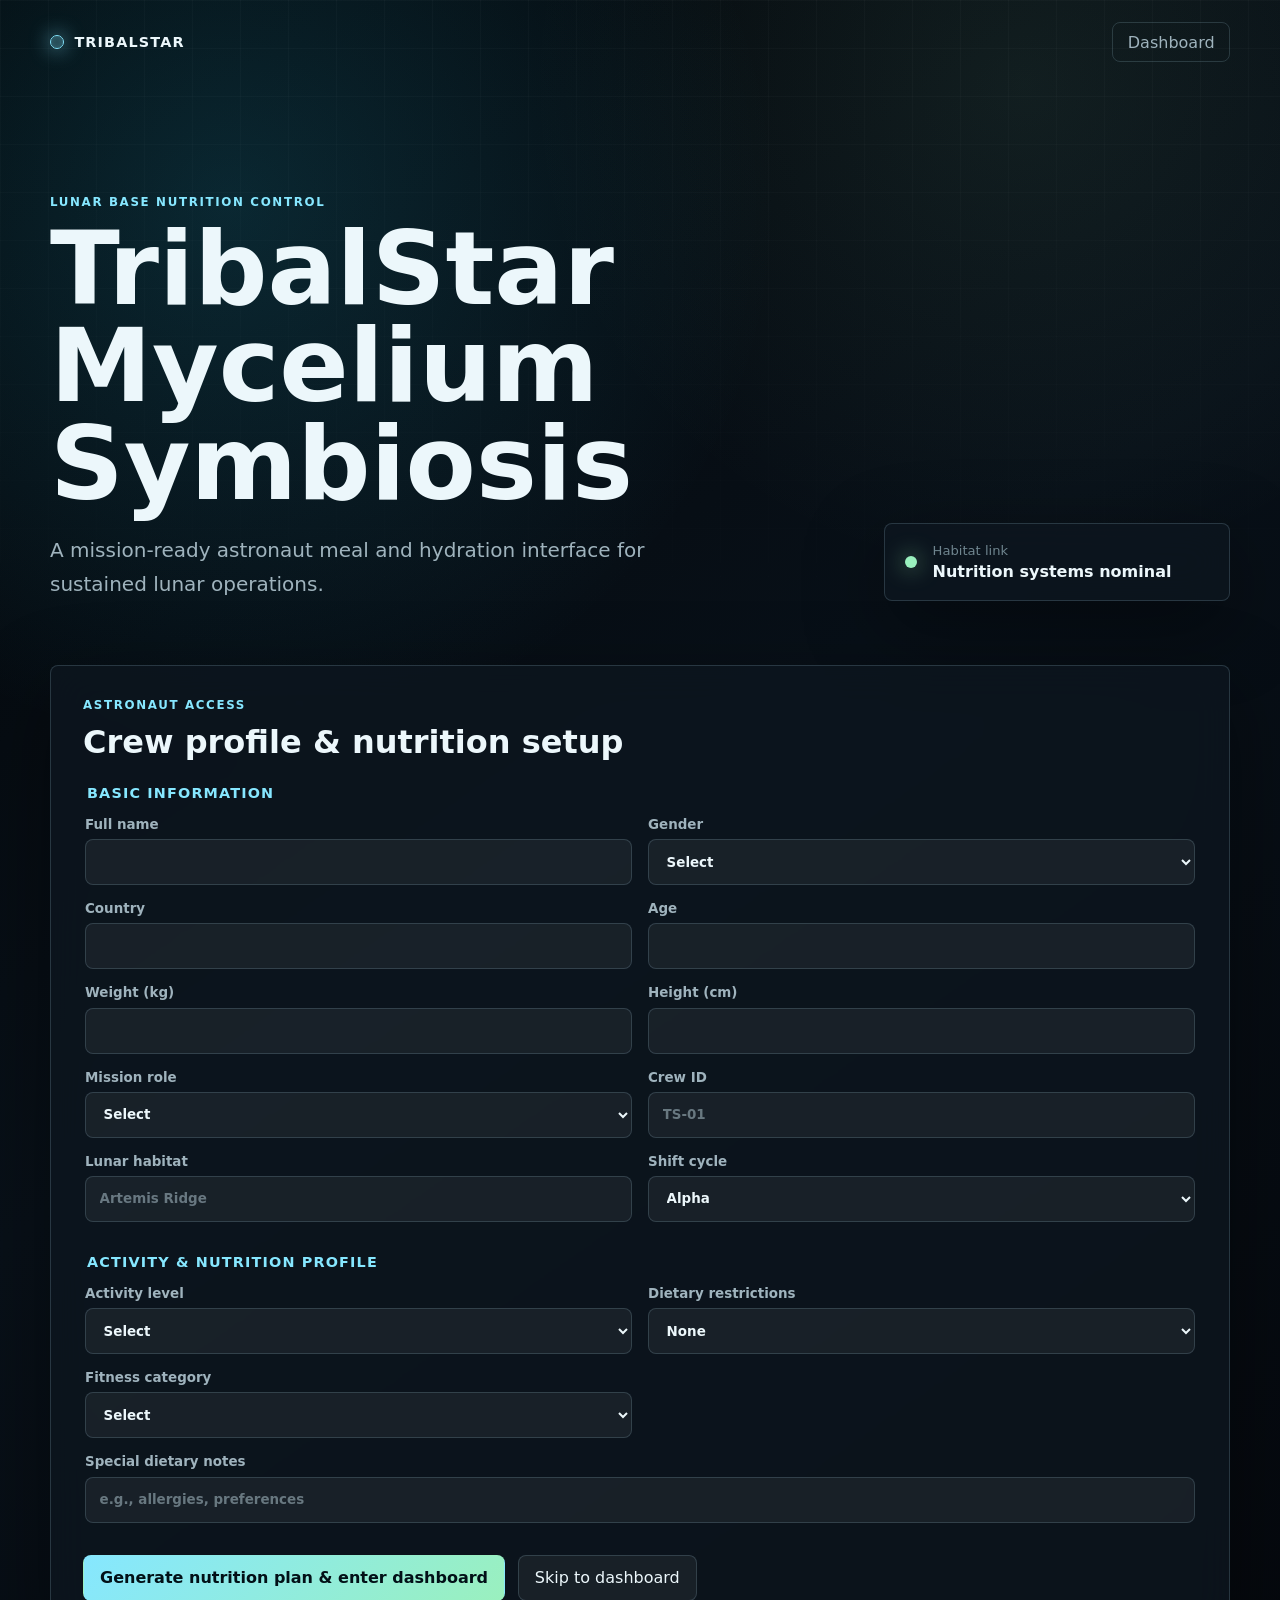
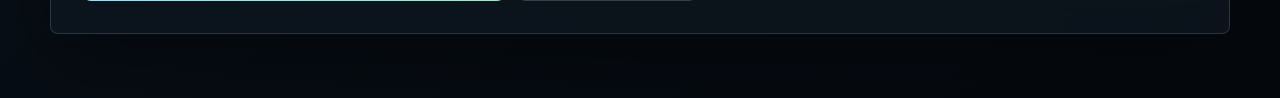
==== index.html @ 929d8f4d "Add files via upload" ====
<!doctype html>
<html lang="en">
<head>
  <meta charset="utf-8">
  <meta name="viewport" content="width=device-width, initial-scale=1">
  <title>TribalStar Mycelium Symbiosis</title>
  <meta name="description" content="Astronaut profile access for the TribalStar Mycelium Symbiosis lunar-base meal-control system.">
  <link rel="stylesheet" href="styles.css">
  <script src="script.js" defer></script>
</head>
<body data-page="profile">
  <a class="skip-link" href="#profile-form">Skip to profile form</a>

  <header class="site-header">
    <a class="brand-mark" href="index.html" aria-label="TribalStar Mycelium Symbiosis home">
      <span class="brand-symbol" aria-hidden="true"></span>
      <span>TribalStar</span>
    </a>
    <nav class="top-nav" aria-label="Primary navigation">
      <a href="food.html">Dashboard</a>
    </nav>
  </header>

  <main class="landing-shell">
    <section class="hero-grid" aria-labelledby="hero-title">
      <div class="hero-copy">
        <p class="eyebrow">Lunar base nutrition control</p>
        <h1 id="hero-title">TribalStar Mycelium Symbiosis</h1>
        <p class="hero-lede">A mission-ready astronaut meal and hydration interface for sustained lunar operations.</p>
      </div>

      <aside class="mission-status" aria-label="System status">
        <span class="status-light" aria-hidden="true"></span>
        <div>
          <p class="status-label">Habitat link</p>
          <p class="status-value">Nutrition systems nominal</p>
        </div>
      </aside>
    </section>

    <section class="panel profile-panel" aria-labelledby="profile-title">
      <div class="section-heading">
        <p class="eyebrow">Astronaut access</p>
        <h2 id="profile-title">Crew profile & nutrition setup</h2>
      </div>

      <form id="profile-form" class="profile-form">
        <!-- Basic Crew Information -->
        <div class="form-section">
          <fieldset class="form-section">
            <legend>Basic Information</legend>
            <div class="form-grid">
              <label>
                <span>Full name</span>
                <input name="fullName" type="text" autocomplete="name" required>
              </label>

              <label>
                <span>Gender</span>
                <select name="gender" required>
                  <option value="">Select</option>
                  <option>Female</option>
                  <option>Male</option>
                  <option>Non-binary</option>
                  <option>Prefer not to say</option>
                </select>
              </label>

              <label>
                <span>Country</span>
                <input name="country" type="text" autocomplete="country-name" required>
              </label>

              <label>
                <span>Age</span>
                <input name="age" type="number" min="16" max="90" inputmode="numeric" required>
              </label>

              <label>
                <span>Weight (kg)</span>
                <input name="weight" type="number" min="30" max="180" step="0.1" inputmode="decimal" required>
              </label>

              <label>
                <span>Height (cm)</span>
                <input name="height" type="number" min="120" max="230" step="0.1" inputmode="decimal" required>
              </label>

              <label>
                <span>Mission role</span>
                <select name="missionRole" required>
                  <option value="">Select</option>
                  <option>Commander</option>
                  <option>Pilot</option>
                  <option>Mission specialist</option>
                  <option>Flight engineer</option>
                  <option>Medical officer</option>
                  <option>Botany specialist</option>
                </select>
              </label>

              <label>
                <span>Crew ID</span>
                <input name="crewId" type="text" autocomplete="off" placeholder="TS-01">
              </label>

              <label>
                <span>Lunar habitat</span>
                <input name="habitat" type="text" autocomplete="off" placeholder="Artemis Ridge">
              </label>

              <label>
                <span>Shift cycle</span>
                <select name="shiftCycle">
                  <option>Alpha</option>
                  <option>Beta</option>
                  <option>Gamma</option>
                  <option>Delta</option>
                </select>
              </label>
            </div>
          </fieldset>
        </div>

        <!-- Activity Level & Nutrition Preferences -->
        <div class="form-section">
          <fieldset class="form-section">
            <legend>Activity & Nutrition Profile</legend>
            <div class="form-grid">
              <label>
                <span>Activity level</span>
                <select name="activityLevel" required>
                  <option value="">Select</option>
                  <option value="sedentary">Sedentary (minimal EVA)</option>
                  <option value="low">Low Activity (routine operations)</option>
                  <option value="moderate">Moderate (standard missions)</option>
                  <option value="high">High Activity (EVA missions)</option>
                  <option value="very-high">Very High (intense EVA)</option>
                </select>
              </label>

              <label>
                <span>Dietary restrictions</span>
                <select name="dietaryRestrictions">
                  <option value="">None</option>
                  <option>Vegetarian</option>
                  <option>Vegan</option>
                  <option>Gluten-free</option>
                  <option>Nut allergies</option>
                  <option>Other</option>
                </select>
              </label>

              <label>
                <span>Fitness category</span>
                <select name="fitnessCategory" required>
                  <option value="">Select</option>
                  <option value="sedentary">Sedentary</option>
                  <option value="light">Lightly active</option>
                  <option value="moderate">Moderately active</option>
                  <option value="active">Very active</option>
                  <option value="intense">Extremely active</option>
                </select>
              </label>

              <label class="full-width">
                <span>Special dietary notes</span>
                <input name="dietaryNotes" type="text" placeholder="e.g., allergies, preferences">
              </label>
            </div>
          </fieldset>
        </div>

        <div class="form-actions">
          <button class="button primary" type="submit">Generate nutrition plan & enter dashboard</button>
          <a class="button secondary" href="food.html" id="skip-link">Skip to dashboard</a>
        </div>
      </form>

      <p class="saved-state" id="saved-profile-note" hidden>Profile updated. Your personalized nutrition plan is ready.</p>
    </section>
  </main>
</body>
</html>
---- styles.css ----
:root {
  color-scheme: dark;
  --bg: #05090d;
  --bg-soft: #0a1118;
  --panel: rgba(13, 23, 31, 0.78);
  --panel-strong: rgba(17, 29, 39, 0.92);
  --line: rgba(169, 213, 232, 0.18);
  --line-bright: rgba(145, 232, 255, 0.34);
  --text: #ecf7fb;
  --muted: #9fb3bd;
  --subtle: #6f858f;
  --cyan: #86e7ff;
  --cyan-strong: #28c8ef;
  --green: #9af0be;
  --amber: #f6c06a;
  --danger: #ff8a8a;
  --shadow: 0 24px 80px rgba(0, 0, 0, 0.38);
  --radius: 8px;
  --font: Inter, ui-sans-serif, system-ui, -apple-system, BlinkMacSystemFont, "Segoe UI", sans-serif;
}

* {
  box-sizing: border-box;
}

html {
  scroll-behavior: smooth;
}

body {
  min-height: 100vh;
  margin: 0;
  font-family: var(--font);
  color: var(--text);
  background:
    radial-gradient(circle at 18% 12%, rgba(40, 200, 239, 0.16), transparent 30%),
    radial-gradient(circle at 80% 5%, rgba(154, 240, 190, 0.08), transparent 26%),
    linear-gradient(145deg, #030609 0%, #081018 48%, #05080d 100%);
}

body::before {
  position: fixed;
  inset: 0;
  z-index: -1;
  content: "";
  background-image:
    linear-gradient(rgba(255, 255, 255, 0.035) 1px, transparent 1px),
    linear-gradient(90deg, rgba(255, 255, 255, 0.035) 1px, transparent 1px);
  background-size: 48px 48px;
  mask-image: linear-gradient(to bottom, rgba(0, 0, 0, 0.7), transparent 82%);
}

a {
  color: inherit;
  text-decoration: none;
}

button,
input,
select {
  font: inherit;
}

.skip-link {
  position: absolute;
  left: 1rem;
  top: -4rem;
  z-index: 10;
  padding: 0.7rem 1rem;
  color: #021017;
  background: var(--cyan);
  border-radius: var(--radius);
  transition: top 180ms ease;
}

.skip-link:focus {
  top: 1rem;
}

.site-header {
  display: flex;
  align-items: center;
  justify-content: space-between;
  width: min(1180px, calc(100% - 32px));
  margin: 0 auto;
  padding: 22px 0;
}

.brand-mark,
.top-nav {
  display: flex;
  align-items: center;
  gap: 0.65rem;
}

.brand-mark {
  color: var(--text);
  font-size: 0.9rem;
  font-weight: 700;
  letter-spacing: 0.08em;
  text-transform: uppercase;
}

.brand-symbol {
  width: 14px;
  height: 14px;
  border: 1px solid var(--cyan);
  border-radius: 50%;
  box-shadow: 0 0 20px rgba(134, 231, 255, 0.75), inset 0 0 12px rgba(134, 231, 255, 0.45);
}

.top-nav a {
  min-height: 38px;
  padding: 0.6rem 0.9rem;
  color: var(--muted);
  border: 1px solid var(--line);
  border-radius: var(--radius);
  transition: border-color 180ms ease, color 180ms ease, background 180ms ease;
}

.top-nav a:hover,
.top-nav a:focus-visible {
  color: var(--text);
  background: rgba(134, 231, 255, 0.08);
  border-color: var(--line-bright);
}

.landing-shell,
.dashboard-shell {
  width: min(1180px, calc(100% - 32px));
  margin: 0 auto;
}

.landing-shell {
  padding: 34px 0 64px;
}

.hero-grid {
  display: grid;
  grid-template-columns: minmax(0, 1.4fr) minmax(280px, 0.6fr);
  gap: 28px;
  align-items: end;
  min-height: 42vh;
  padding: clamp(2rem, 6vw, 5rem) 0 2rem;
}

.hero-copy h1 {
  max-width: 820px;
  margin: 0;
  font-size: clamp(2.8rem, 8vw, 6.7rem);
  line-height: 0.95;
  letter-spacing: 0;
}

.hero-lede {
  max-width: 680px;
  margin: 1.3rem 0 0;
  color: var(--muted);
  font-size: clamp(1rem, 2vw, 1.25rem);
  line-height: 1.7;
}

.eyebrow {
  margin: 0 0 0.7rem;
  color: var(--cyan);
  font-size: 0.74rem;
  font-weight: 700;
  letter-spacing: 0.14em;
  text-transform: uppercase;
}

.mission-status,
.panel {
  border: 1px solid var(--line);
  border-radius: var(--radius);
  background: var(--panel);
  box-shadow: var(--shadow);
  backdrop-filter: blur(18px);
}

.mission-status {
  display: flex;
  gap: 1rem;
  align-items: center;
  padding: 1.2rem;
}

.status-light {
  flex: 0 0 auto;
  width: 12px;
  height: 12px;
  border-radius: 50%;
  background: var(--green);
  box-shadow: 0 0 22px rgba(154, 240, 190, 0.72);
}

.status-label,
.status-value,
.microcopy {
  margin: 0;
}

.status-label,
.microcopy {
  color: var(--subtle);
  font-size: 0.82rem;
}

.status-value {
  margin-top: 0.2rem;
  color: var(--text);
  font-weight: 700;
}

.panel {
  padding: clamp(1.2rem, 3vw, 2rem);
  margin-top: 2rem;
}

.section-heading h1,
.section-heading h2,
.schedule-heading h2 {
  margin: 0;
  font-size: clamp(1.45rem, 3vw, 2rem);
  letter-spacing: 0;
}

.profile-form {
  margin-top: 1.5rem;
}

.form-grid {
  display: grid;
  grid-template-columns: repeat(2, minmax(0, 1fr));
  gap: 1rem;
}

.form-section {
  margin-bottom: 2rem;
  border: none;
  padding: 0;
}

.form-section legend {
  font-size: 0.9rem;
  font-weight: 700;
  color: var(--cyan);
  margin-bottom: 1rem;
  text-transform: uppercase;
  letter-spacing: 0.08em;
}

label {
  display: grid;
  gap: 0.45rem;
  color: var(--muted);
  font-size: 0.84rem;
  font-weight: 700;
}

label.full-width {
  grid-column: 1 / -1;
}

label.checkbox-label {
  display: flex;
  align-items: center;
  gap: 0.6rem;
  font-size: 0.9rem;
  cursor: pointer;
}

label.checkbox-label input {
  width: auto;
  min-height: 0;
  cursor: pointer;
}

.checkbox-grid {
  display: grid;
  grid-template-columns: repeat(auto-fit, minmax(150px, 1fr));
  gap: 1rem;
  margin-bottom: 1.5rem;
}

input,
select {
  min-height: 46px;
  width: 100%;
  color: var(--text);
  background: rgba(255, 255, 255, 0.055);
  border: 1px solid var(--line);
  border-radius: var(--radius);
  outline: none;
  padding: 0.75rem 0.85rem;
  transition: border-color 180ms ease, box-shadow 180ms ease, background 180ms ease;
}

select {
  color: var(--text);
}

option {
  color: #061017;
}

input:focus,
select:focus {
  background: rgba(255, 255, 255, 0.075);
  border-color: var(--cyan);
  box-shadow: 0 0 0 3px rgba(134, 231, 255, 0.12);
}

::placeholder {
  color: rgba(159, 179, 189, 0.6);
}

.form-actions,
.hydration-form,
.results-actions {
  display: flex;
  flex-wrap: wrap;
  gap: 0.8rem;
  align-items: end;
  margin-top: 1.3rem;
}

.results-actions {
  margin-top: 2rem;
  padding-top: 2rem;
  border-top: 1px solid var(--line);
}

.button {
  display: inline-flex;
  align-items: center;
  justify-content: center;
  min-height: 46px;
  padding: 0.78rem 1rem;
  color: var(--text);
  border: 1px solid transparent;
  border-radius: var(--radius);
  cursor: pointer;
  transition: transform 180ms ease, border-color 180ms ease, background 180ms ease;
}

.button:hover,
.button:focus-visible {
  transform: translateY(-1px);
}

.button.primary {
  color: #021017;
  background: linear-gradient(135deg, var(--cyan), var(--green));
  font-weight: 800;
}

.button.secondary {
  color: var(--text);
  background: rgba(255, 255, 255, 0.055);
  border-color: var(--line);
}

.button.secondary:hover,
.button.secondary:focus-visible {
  border-color: var(--line-bright);
}

.saved-state {
  margin: 1rem 0 0;
  color: var(--green);
  font-weight: 700;
}

/* Calculator Styles */
.calculator-panel {
  margin-top: 2rem;
}

.results-panel {
  margin-top: 2rem;
}

.astronaut-summary {
  margin-bottom: 2rem;
}

.summary-grid {
  display: grid;
  grid-template-columns: repeat(auto-fit, minmax(150px, 1fr));
  gap: 1rem;
}

.summary-item {
  padding: 1rem;
  border: 1px solid var(--line);
  border-radius: var(--radius);
  background: rgba(255, 255, 255, 0.04);
}

.summary-item span {
  display: block;
  font-size: 0.72rem;
  font-weight: 700;
  color: var(--subtle);
  text-transform: uppercase;
  letter-spacing: 0.08em;
  margin-bottom: 0.4rem;
}

.summary-item strong {
  display: block;
  font-size: 1rem;
  color: var(--text);
}

.requirements-grid {
  display: grid;
  grid-template-columns: repeat(auto-fit, minmax(200px, 1fr));
  gap: 1.2rem;
  margin: 2rem 0;
}

.requirement-card {
  padding: 1.5rem;
  border: 1px solid var(--line);
  border-radius: var(--radius);
  background: rgba(255, 255, 255, 0.04);
  text-align: center;
  transition: border-color 180ms ease, background 180ms ease;
}

.requirement-card:hover {
  border-color: var(--line-bright);
  background: rgba(255, 255, 255, 0.06);
}

.requirement-card.energy-card {
  border-color: var(--amber);
  background: rgba(246, 192, 106, 0.08);
}

.requirement-card.water-card {
  border-color: var(--cyan);
  background: rgba(134, 231, 255, 0.08);
}

.requirement-card.fiber-card {
  border-color: var(--green);
  background: rgba(154, 240, 190, 0.08);
}

.requirement-card h3 {
  margin: 0 0 0.8rem;
  font-size: 0.9rem;
  text-transform: uppercase;
  letter-spacing: 0.08em;
  color: var(--cyan);
}

.requirement-value {
  font-size: 2.2rem;
  font-weight: 800;
  color: var(--text);
  margin: 0.5rem 0;
}

.requirement-label {
  margin: 0.4rem 0 0;
  font-size: 0.75rem;
  color: var(--subtle);
  text-transform: uppercase;
}

.requirement-mini {
  margin: 0.5rem 0 0;
  font-size: 0.75rem;
  color: var(--muted);
}

.calculation-note {
  margin-top: 0.8rem;
  padding-top: 0.8rem;
  border-top: 1px solid rgba(169, 213, 232, 0.2);
}

.calculation-note small {
  font-size: 0.7rem;
  color: var(--subtle);
  line-height: 1.4;
}

.macro-breakdown {
  margin: 2rem 0;
  padding: 1.5rem;
  border: 1px solid var(--line);
  border-radius: var(--radius);
  background: rgba(255, 255, 255, 0.04);
}

.macro-breakdown h3 {
  margin: 0 0 1.2rem;
  font-size: 1.1rem;
  font-weight: 700;
}

.macro-bars {
  display: grid;
  gap: 1.2rem;
}

.macro-bar-item {
  display: grid;
  grid-template-columns: 80px 1fr 60px;
  gap: 1rem;
  align-items: center;
}

.bar-label {
  font-size: 0.85rem;
  font-weight: 700;
  color: var(--muted);
}

.bar-container {
  height: 24px;
  border-radius: 999px;
  background: rgba(255, 255, 255, 0.06);
  overflow: hidden;
  border: 1px solid var(--line);
}

.bar-fill {
  height: 100%;
  transition: width 400ms ease;
}

.protein-bar {
  background: linear-gradient(90deg, #ff8a8a, #ff6b6b);
}

.carbs-bar {
  background: linear-gradient(90deg, #86e7ff, #28c8ef);
}

.fat-bar {
  background: linear-gradient(90deg, #f6c06a, #e6a944);
}

.bar-value {
  text-align: right;
  font-size: 0.8rem;
  font-weight: 700;
  color: var(--text);
}

.micronutrient-section {
  margin: 2rem 0;
}

.micronutrient-section h3 {
  margin: 0 0 1rem;
  font-size: 1.1rem;
  font-weight: 700;
}

.micronutrient-grid {
  display: grid;
  grid-template-columns: repeat(auto-fit, minmax(160px, 1fr));
  gap: 1rem;
}

.micronutrient-item {
  padding: 1rem;
  border: 1px solid var(--line);
  border-radius: var(--radius);
  background: rgba(255, 255, 255, 0.03);
}

.micro-label {
  display: block;
  font-size: 0.75rem;
  color: var(--subtle);
  text-transform: uppercase;
  letter-spacing: 0.08em;
  margin-bottom: 0.4rem;
}

.micro-value {
  display: block;
  font-size: 1.3rem;
  font-weight: 700;
  color: var(--text);
}

.alert {
  padding: 1rem 1.2rem;
  margin: 1rem 0;
  border-radius: var(--radius);
  border-left: 4px solid;
}

.alert-success {
  background: rgba(154, 240, 190, 0.1);
  border-left-color: var(--green);
  color: var(--green);
}

.alert-warning {
  background: rgba(246, 192, 106, 0.1);
  border-left-color: var(--amber);
  color: var(--amber);
}

.alert-critical {
  background: rgba(255, 138, 138, 0.1);
  border-left-color: var(--danger);
  color: var(--danger);
}

.alert-info {
  background: rgba(134, 231, 255, 0.1);
  border-left-color: var(--cyan);
  color: var(--cyan);
}

.dashboard-shell {
  display: grid;
  grid-template-columns: repeat(12, minmax(0, 1fr));
  gap: 1rem;
  padding: 28px 0 64px;
}

.profile-card {
  grid-column: span 12;
}

.control-panel,
.hydration-panel,
.future-panel {
  grid-column: span 6;
}

.profile-summary {
  display: grid;
  grid-template-columns: repeat(4, minmax(0, 1fr));
  gap: 0.8rem;
  margin-top: 1.2rem;
}

.profile-fact,
.future-slot {
  min-height: 72px;
  padding: 0.9rem;
  border: 1px solid rgba(169, 213, 232, 0.13);
  border-radius: var(--radius);
  background: rgba(255, 255, 255, 0.04);
}

.profile-fact span,
.future-slot span {
  display: block;
  color: var(--subtle);
  font-size: 0.72rem;
  font-weight: 700;
  letter-spacing: 0.08em;
  text-transform: uppercase;
}

.profile-fact strong,
.future-slot strong {
  display: block;
  margin-top: 0.35rem;
  overflow-wrap: anywhere;
  font-size: 1rem;
}

.mode-selector {
  display: grid;
  grid-template-columns: repeat(4, minmax(0, 1fr));
  gap: 0.55rem;
  margin: 1.2rem 0 0;
  padding: 0;
  border: 0;
}

.mode-selector label {
  position: relative;
  display: block;
  min-width: 0;
}

.mode-selector input {
  position: absolute;
  opacity: 0;
  pointer-events: none;
}

.mode-selector span {
  display: flex;
  align-items: center;
  justify-content: center;
  min-height: 44px;
  padding: 0.7rem 0.55rem;
  color: var(--muted);
  border: 1px solid var(--line);
  border-radius: var(--radius);
  background: rgba(255, 255, 255, 0.04);
  text-align: center;
  transition: color 180ms ease, border-color 180ms ease, background 180ms ease, box-shadow 180ms ease;
}

.mode-selector input:checked + span {
  color: #031016;
  background: var(--cyan);
  border-color: var(--cyan);
  box-shadow: 0 0 24px rgba(134, 231, 255, 0.24);
}

.meter-stats {
  display: flex;
  justify-content: space-between;
  gap: 1rem;
  margin: 1.1rem 0 0.75rem;
  color: var(--muted);
}

.meter-stats strong {
  color: var(--text);
}

.water-bar {
  position: relative;
  height: 16px;
  overflow: hidden;
  border: 1px solid var(--line);
  border-radius: 999px;
  background: rgba(255, 255, 255, 0.06);
}

.water-fill {
  position: absolute;
  inset: 0 auto 0 0;
  width: 0%;
  border-radius: inherit;
  background: linear-gradient(90deg, var(--cyan-strong), var(--green));
  box-shadow: 0 0 18px rgba(134, 231, 255, 0.32);
  transition: width 420ms ease;
}

.hydration-form {
  align-items: end;
}

.hydration-form label {
  min-width: min(100%, 240px);
}

.visual-reserve,
.info-card-reserve {
  min-height: 112px;
  margin-top: 1rem;
  border: 1px dashed rgba(145, 232, 255, 0.28);
  border-radius: var(--radius);
  background: linear-gradient(135deg, rgba(134, 231, 255, 0.055), rgba(154, 240, 190, 0.035));
}

.info-card-reserve {
  min-height: 72px;
}

.schedule-section {
  grid-column: span 12;
  padding-top: 1rem;
}

.schedule-heading {
  display: flex;
  align-items: end;
  justify-content: space-between;
  gap: 1rem;
  margin-bottom: 1rem;
}

.active-plan-title {
  margin: 0;
  color: var(--amber);
  font-weight: 800;
}

.weekly-grid {
  display: grid;
  grid-template-columns: repeat(7, minmax(260px, 1fr));
  gap: 1rem;
  overflow-x: auto;
  padding-bottom: 0.5rem;
}

.day-column {
  min-width: 260px;
  padding-top: 0.85rem;
  border-top: 1px solid var(--line-bright);
}

.day-heading {
  display: flex;
  align-items: center;
  justify-content: space-between;
  gap: 0.7rem;
  margin-bottom: 0.75rem;
}

.day-heading h3 {
  margin: 0;
  font-size: 1.02rem;
}

.total-pill {
  color: #031016;
  background: var(--amber);
  border-radius: 999px;
  padding: 0.28rem 0.55rem;
  font-size: 0.74rem;
  font-weight: 900;
  white-space: nowrap;
}

.total-row {
  display: grid;
  grid-template-columns: repeat(3, 1fr);
  gap: 0.35rem;
  margin-bottom: 0.75rem;
  color: var(--muted);
  font-size: 0.76rem;
}

.meal-block {
  margin-bottom: 0.65rem;
  padding: 0.85rem;
  border: 1px solid var(--line);
  border-radius: var(--radius);
  background: rgba(10, 17, 24, 0.82);
  transition: border-color 180ms ease, transform 180ms ease, background 180ms ease;
}

.meal-block:hover {
  transform: translateY(-1px);
  border-color: var(--line-bright);
  background: rgba(15, 27, 37, 0.92);
}

.meal-type {
  margin: 0 0 0.3rem;
  color: var(--cyan);
  font-size: 0.72rem;
  font-weight: 800;
  letter-spacing: 0.08em;
  text-transform: uppercase;
}

.meal-name {
  margin: 0 0 0.75rem;
  line-height: 1.35;
  font-weight: 800;
}

.macro-grid {
  display: grid;
  grid-template-columns: repeat(2, minmax(0, 1fr));
  gap: 0.35rem;
}

.macro {
  min-height: 44px;
  padding: 0.45rem;
  border-radius: var(--radius);
  background: rgba(255, 255, 255, 0.045);
}

.macro span {
  display: block;
  color: var(--subtle);
  font-size: 0.68rem;
  font-weight: 800;
  text-transform: uppercase;
}

.macro strong {
  display: block;
  margin-top: 0.12rem;
  font-size: 0.9rem;
}

/* Micronutrient Display Styles */
.micronutrient-badges {
  display: grid;
  grid-template-columns: repeat(auto-fit, minmax(110px, 1fr));
  gap: 0.5rem;
  margin-top: 0.65rem;
  padding-top: 0.65rem;
  border-top: 1px solid rgba(169, 213, 232, 0.15);
}

.micro-badge {
  display: flex;
  align-items: center;
  gap: 0.35rem;
  padding: 0.4rem 0.6rem;
  border-radius: 999px;
  background: rgba(255, 255, 255, 0.06);
  border: 1px solid rgba(169, 213, 232, 0.22);
  font-size: 0.7rem;
  font-weight: 700;
  transition: background 180ms ease, border-color 180ms ease;
}

.micro-badge:hover {
  background: rgba(255, 255, 255, 0.09);
  border-color: rgba(169, 213, 232, 0.38);
}

.micro-badge-icon {
  display: inline-block;
  font-size: 0.85rem;
}

.micro-badge-value {
  display: block;
  color: var(--text);
  font-weight: 800;
}

.micro-badge-unit {
  display: block;
  color: var(--subtle);
  font-size: 0.65rem;
  font-weight: 600;
}

/* Daily micronutrient summary */
.daily-micronutrient-summary {
  grid-column: span 12;
  margin-bottom: 2rem;
}

.micronutrient-overview {
  display: grid;
  grid-template-columns: repeat(auto-fit, minmax(180px, 1fr));
  gap: 1rem;
}

.micronutrient-card {
  padding: 1rem;
  border: 1px solid var(--line);
  border-radius: var(--radius);
  background: rgba(255, 255, 255, 0.04);
  transition: border-color 180ms ease, background 180ms ease;
}

.micronutrient-card:hover {
  border-color: var(--line-bright);
  background: rgba(255, 255, 255, 0.06);
}

.micronutrient-card.adequate {
  border-color: var(--green);
  background: rgba(154, 240, 190, 0.08);
}

.micronutrient-card.borderline {
  border-color: var(--amber);
  background: rgba(246, 192, 106, 0.08);
}

.micronutrient-card.deficient {
  border-color: var(--danger);
  background: rgba(255, 138, 138, 0.08);
}

.micronutrient-card.excess {
  border-color: var(--cyan);
  background: rgba(134, 231, 255, 0.08);
}

.micronutrient-card-header {
  display: flex;
  align-items: center;
  gap: 0.6rem;
  margin-bottom: 0.8rem;
}

.micronutrient-card-icon {
  font-size: 1.8rem;
}

.micronutrient-card-label {
  flex: 1;
  font-size: 0.82rem;
  font-weight: 700;
  text-transform: uppercase;
  letter-spacing: 0.08em;
  color: var(--muted);
}

.micronutrient-card-status {
  font-size: 1.2rem;
  font-weight: 800;
}

.micronutrient-card-value {
  display: block;
  font-size: 1.8rem;
  font-weight: 800;
  color: var(--text);
  margin: 0.4rem 0;
}

.micronutrient-card-target {
  display: block;
  font-size: 0.72rem;
  color: var(--subtle);
  margin-top: 0.6rem;
  padding-top: 0.6rem;
  border-top: 1px solid rgba(169, 213, 232, 0.2);
}

.micronutrient-progress {
  height: 6px;
  background: rgba(255, 255, 255, 0.1);
  border-radius: 999px;
  margin-top: 0.6rem;
  overflow: hidden;
}

.micronutrient-progress-fill {
  height: 100%;
  background: linear-gradient(90deg, var(--cyan-strong), var(--green));
  border-radius: inherit;
  transition: width 400ms ease;
}

.micronutrient-progress.deficient .micronutrient-progress-fill {
  background: linear-gradient(90deg, #ff8a8a, #ff6b6b);
}

.micronutrient-progress.borderline .micronutrient-progress-fill {
  background: linear-gradient(90deg, #f6c06a, #e6a944);
}

.micronutrient-progress.excess .micronutrient-progress-fill {
  background: linear-gradient(90deg, #86e7ff, #28c8ef);
}

/* Meal block micronutrient display */
.meal-block .micronutrient-badges {
  margin-top: 0.5rem;
}

.meal-block .micro-badge {
  padding: 0.35rem 0.5rem;
  font-size: 0.65rem;
}

/* Key micronutrients in header */
.key-micros {
  display: grid;
  grid-template-columns: repeat(auto-fit, minmax(100px, 1fr));
  gap: 0.6rem;
  margin-top: 1rem;
  padding-top: 1rem;
  border-top: 1px solid var(--line);
}

.key-micro-item {
  text-align: center;
  padding: 0.6rem;
  border-radius: var(--radius);
  background: rgba(255, 255, 255, 0.04);
  border: 1px solid rgba(169, 213, 232, 0.15);
}

.key-micro-icon {
  display: block;
  font-size: 1.6rem;
  margin-bottom: 0.3rem;
}

.key-micro-value {
  display: block;
  font-size: 1.1rem;
  font-weight: 800;
  color: var(--text);
  margin-bottom: 0.2rem;
}

.key-micro-label {
  display: block;
  font-size: 0.65rem;
  color: var(--subtle);
  text-transform: uppercase;
  letter-spacing: 0.07em;
}

/* Day plan header improvements */
.dayplan-header {
  display: grid;
  grid-template-columns: 1fr auto;
  gap: 2rem;
  align-items: start;
  margin-bottom: 1.5rem;
  padding-bottom: 1.5rem;
  border-bottom: 1px solid var(--line);
}

.day-summary {
  display: grid;
  gap: 1rem;
}

.day-total {
  display: grid;
  grid-template-columns: repeat(3, 1fr);
  gap: 0.8rem;
}

.day-total-item {
  padding: 0.8rem;
  border: 1px solid var(--line);
  border-radius: var(--radius);
  background: rgba(255, 255, 255, 0.04);
  text-align: center;
}

.day-total-item .microcopy {
  margin-bottom: 0.4rem;
}

.day-total-item strong {
  display: block;
  font-size: 1.5rem;
  font-weight: 800;
  color: var(--amber);
}

/* Day meals layout */
.day-meals {
  display: grid;
  grid-template-columns: repeat(auto-fit, minmax(300px, 1fr));
  gap: 1rem;
}

.day-meal-item {
  padding: 1rem;
  border: 1px solid var(--line);
  border-radius: var(--radius);
  background: rgba(10, 17, 24, 0.82);
  transition: border-color 180ms ease, transform 180ms ease, background 180ms ease;
}

.day-meal-item:hover {
  transform: translateY(-2px);
  border-color: var(--line-bright);
  background: rgba(15, 27, 37, 0.92);
}

/* Micronutrient status banner */
.micronutrient-status-banner {
  display: grid;
  grid-template-columns: repeat(auto-fit, minmax(140px, 1fr));
  gap: 0.8rem;
  padding: 1rem;
  margin: 1.5rem 0;
  border-radius: var(--radius);
  background: rgba(255, 255, 255, 0.02);
  border: 1px dashed var(--line);
}

.status-indicator {
  display: flex;
  align-items: center;
  gap: 0.6rem;
  padding: 0.6rem;
  border-radius: 6px;
  background: rgba(255, 255, 255, 0.04);
}

.status-emoji {
  font-size: 1.4rem;
}

.status-text {
  font-size: 0.75rem;
  font-weight: 700;
  text-transform: uppercase;
  letter-spacing: 0.07em;
}

.status-text strong {
  display: block;
  color: var(--text);
  font-size: 1rem;
  margin-top: 0.2rem;
}

.sr-only {
  position: absolute;
  width: 1px;
  height: 1px;
  overflow: hidden;
  clip: rect(0, 0, 0, 0);
  white-space: nowrap;
}

@media (max-width: 920px) {
  .hero-grid,
  .form-grid,
  .summary-grid,
  .requirements-grid {
    grid-template-columns: 1fr;
  }

  .control-panel,
  .hydration-panel,
  .future-panel {
    grid-column: span 12;
  }

  .profile-summary {
    grid-template-columns: repeat(2, minmax(0, 1fr));
  }

  .mode-selector {
    grid-template-columns: repeat(2, minmax(0, 1fr));
  }

  .dayplan-header {
    grid-template-columns: 1fr;
    gap: 1rem;
  }

  .day-summary {
    order: -1;
  }

  .micronutrient-overview,
  .micronutrient-status-banner {
    grid-template-columns: repeat(2, 1fr);
  }
}

@media (max-width: 640px) {
  .site-header,
  .landing-shell,
  .dashboard-shell {
    width: min(100% - 24px, 1180px);
  }

  .site-header {
    padding: 16px 0;
  }

  .hero-grid {
    min-height: auto;
    padding-top: 2rem;
  }

  .panel {
    padding: 1rem;
  }

  .profile-summary,
  .mode-selector,
  .total-row,
  .summary-grid,
  .requirements-grid,
  .micronutrient-grid {
    grid-template-columns: 1fr;
  }

  .schedule-heading,
  .meter-stats {
    align-items: flex-start;
    flex-direction: column;
  }

  .weekly-grid {
    grid-template-columns: 1fr;
    overflow: visible;
  }

  .day-column {
    min-width: 0;
  }

  .button {
    width: 100%;
  }
  
  .macro-bar-item {
    grid-template-columns: 1fr;
  }

  .dayplan-header {
    padding-bottom: 1rem;
    margin-bottom: 1rem;
  }

  .day-total {
    grid-template-columns: 1fr;
  }

  .day-meals {
    grid-template-columns: 1fr;
  }

  .micronutrient-overview,
  .micronutrient-status-banner {
    grid-template-columns: 1fr;
  }

  .key-micros {
    grid-template-columns: repeat(3, 1fr);
  }

  .micronutrient-card-value {
    font-size: 1.4rem;
  }

  .micro-badge {
    font-size: 0.6rem;
  }
}

@media (prefers-reduced-motion: reduce) {
  *,
  *::before,
  *::after {
    scroll-behavior: auto !important;
    transition-duration: 0.01ms !important;
    animation-duration: 0.01ms !important;
    animation-iteration-count: 1 !important;
  }
}
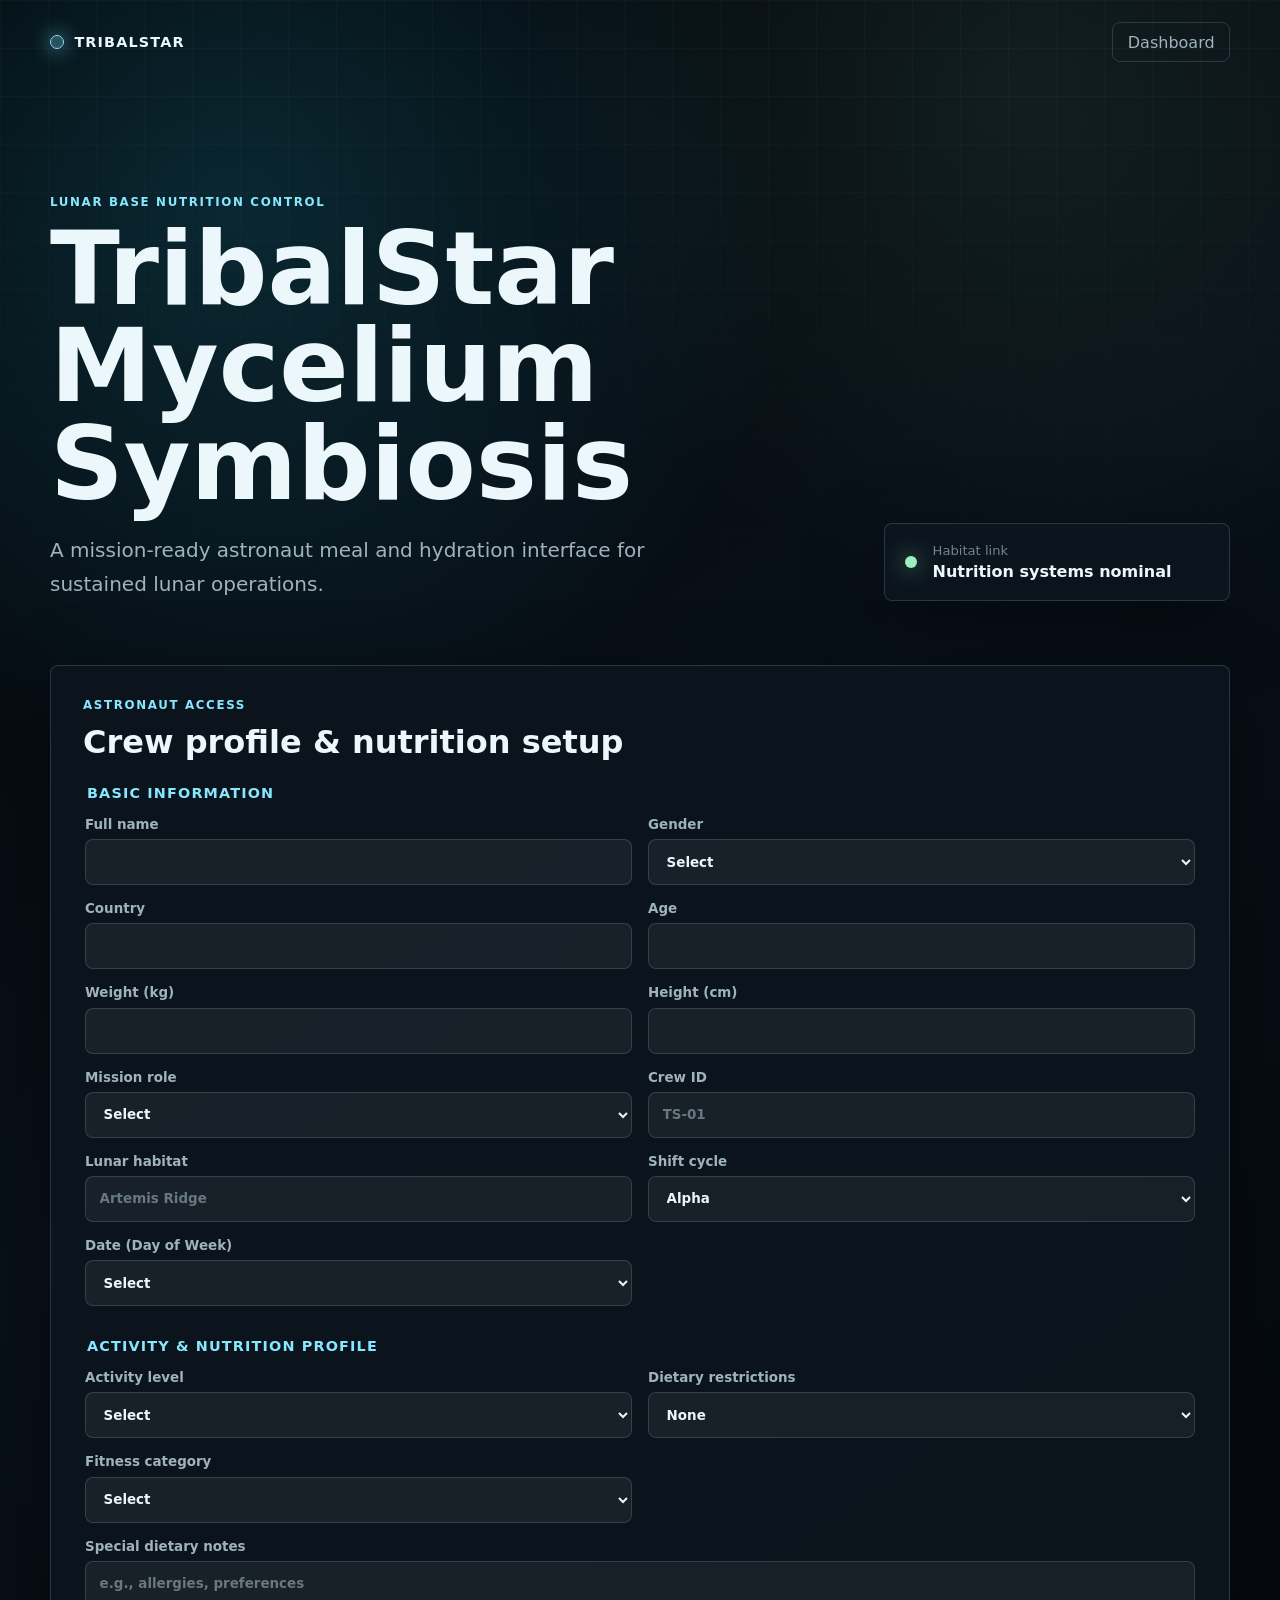
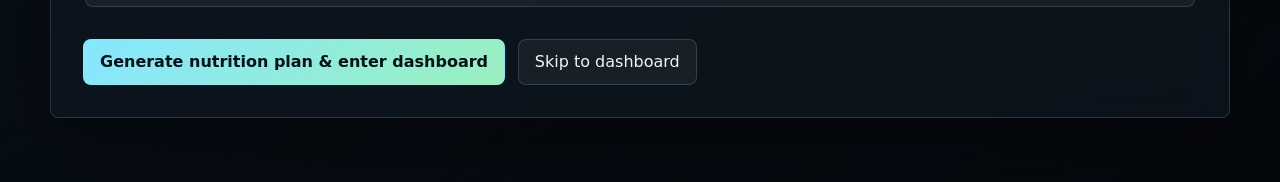
==== commit d37c5f1c: "Add day-of-week selection to profile form" ====
--- a/index.html
+++ b/index.html
@@ -118,6 +118,20 @@
                   <option>Delta</option>
                 </select>
               </label>
+
+              <label>
+                <span>Date (Day of Week)</span>
+                <select name="dateOfWeek" required>
+                  <option value="">Select</option>
+                  <option>Monday</option>
+                  <option>Tuesday</option>
+                  <option>Wednesday</option>
+                  <option>Thursday</option>
+                  <option>Friday</option>
+                  <option>Saturday</option>
+                  <option>Sunday</option>
+                </select>
+              </label>
             </div>
           </fieldset>
         </div>
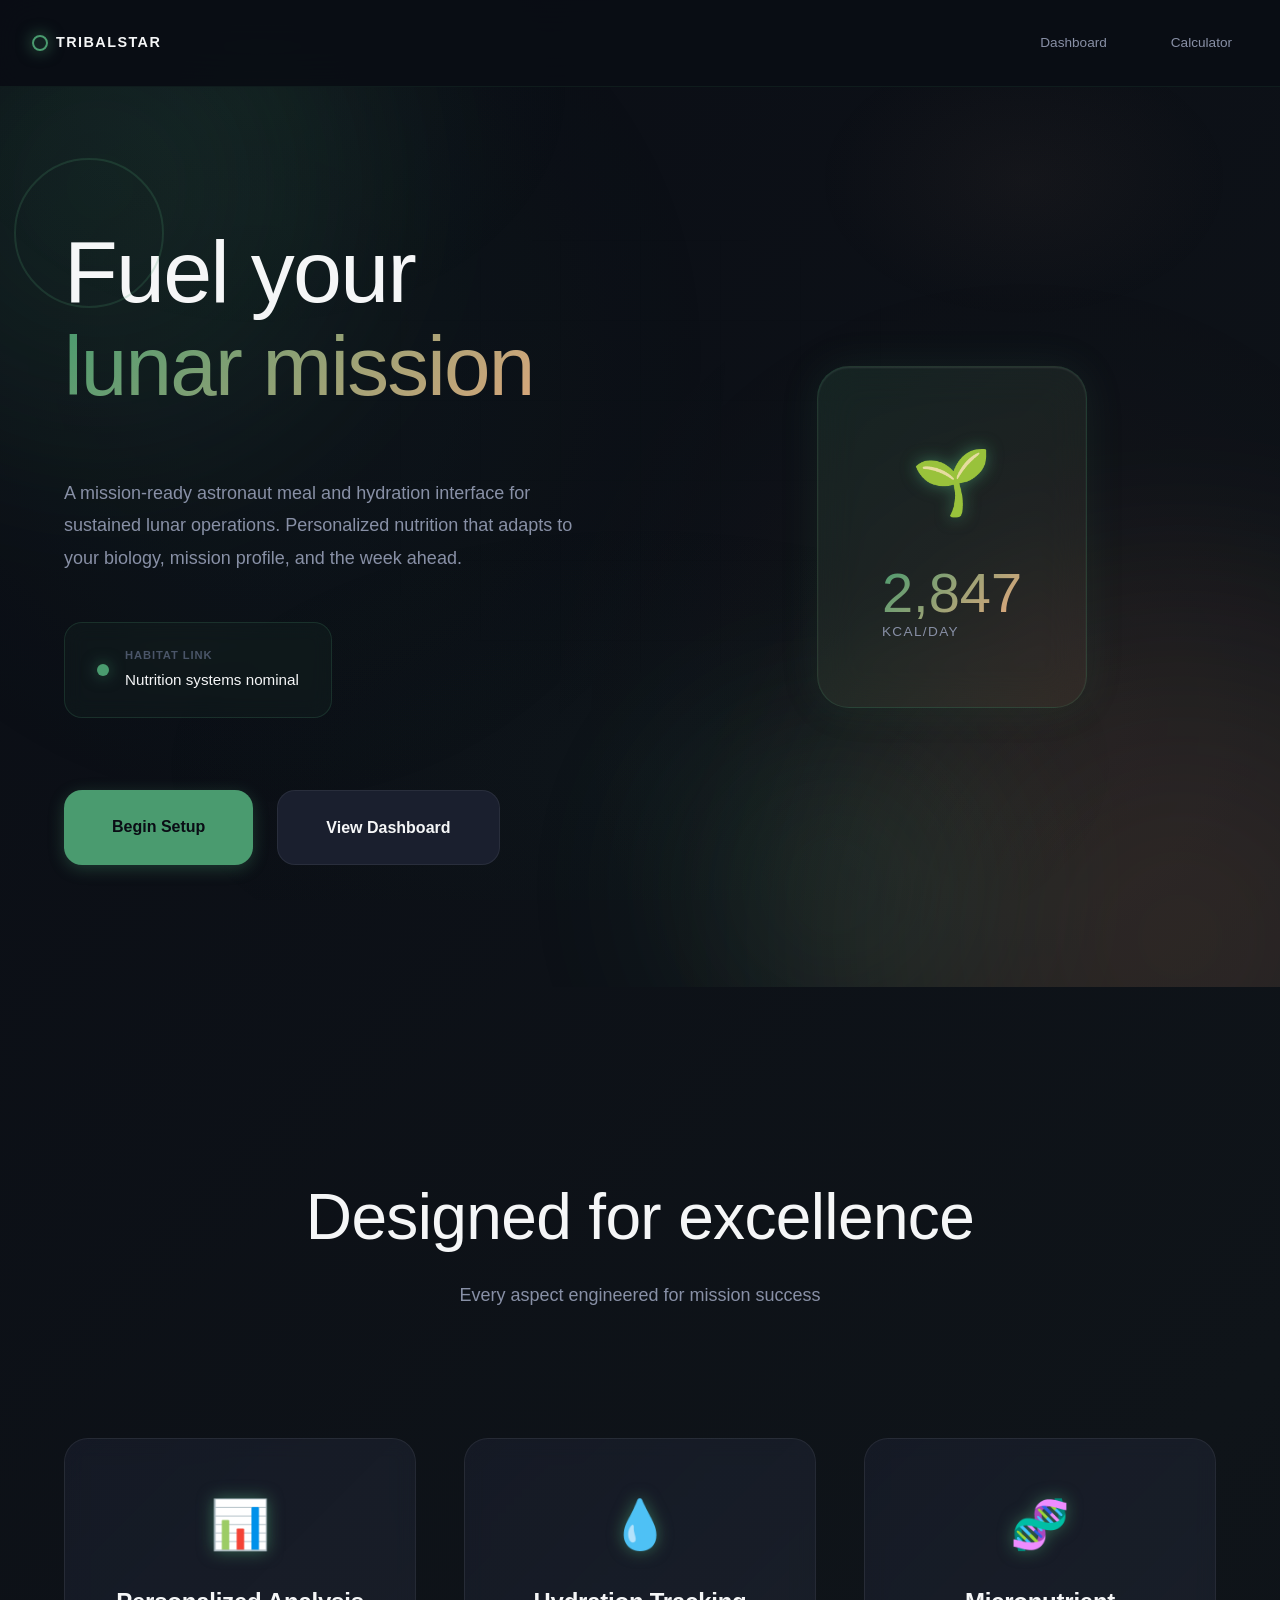
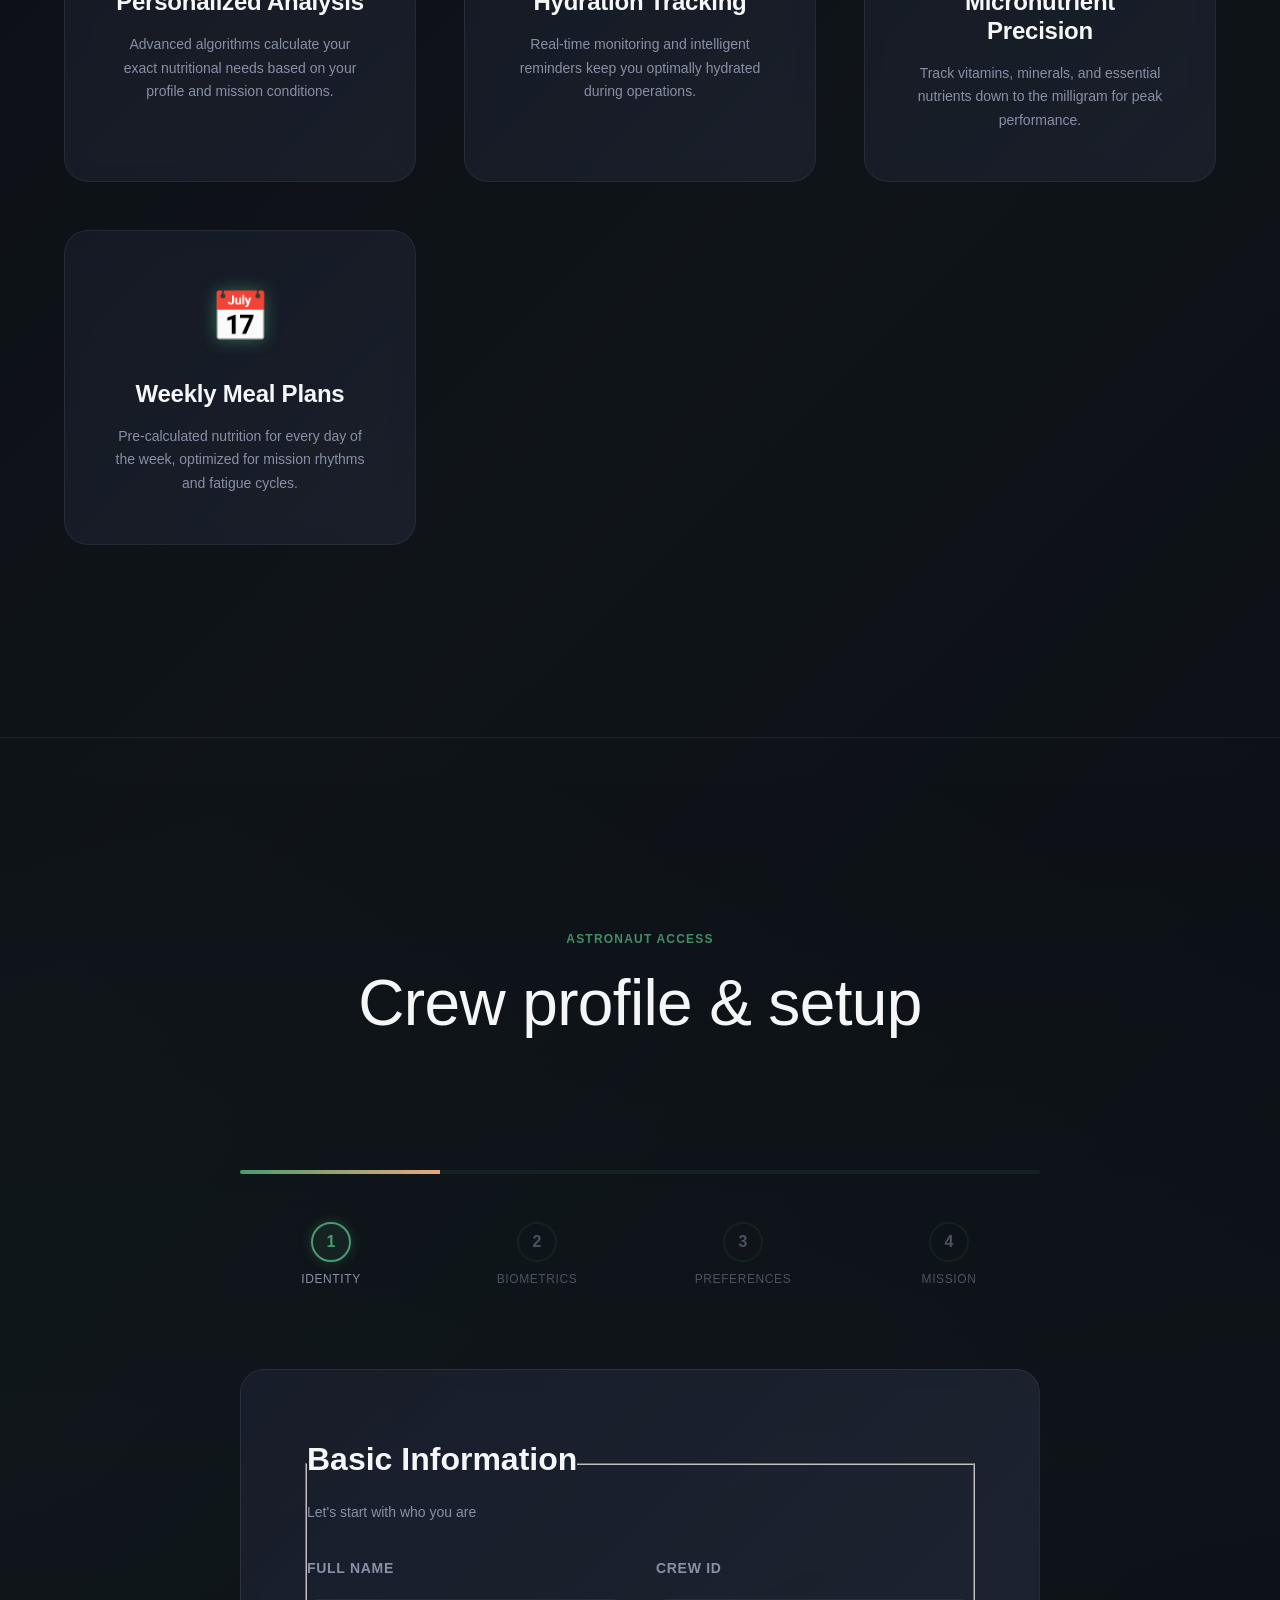
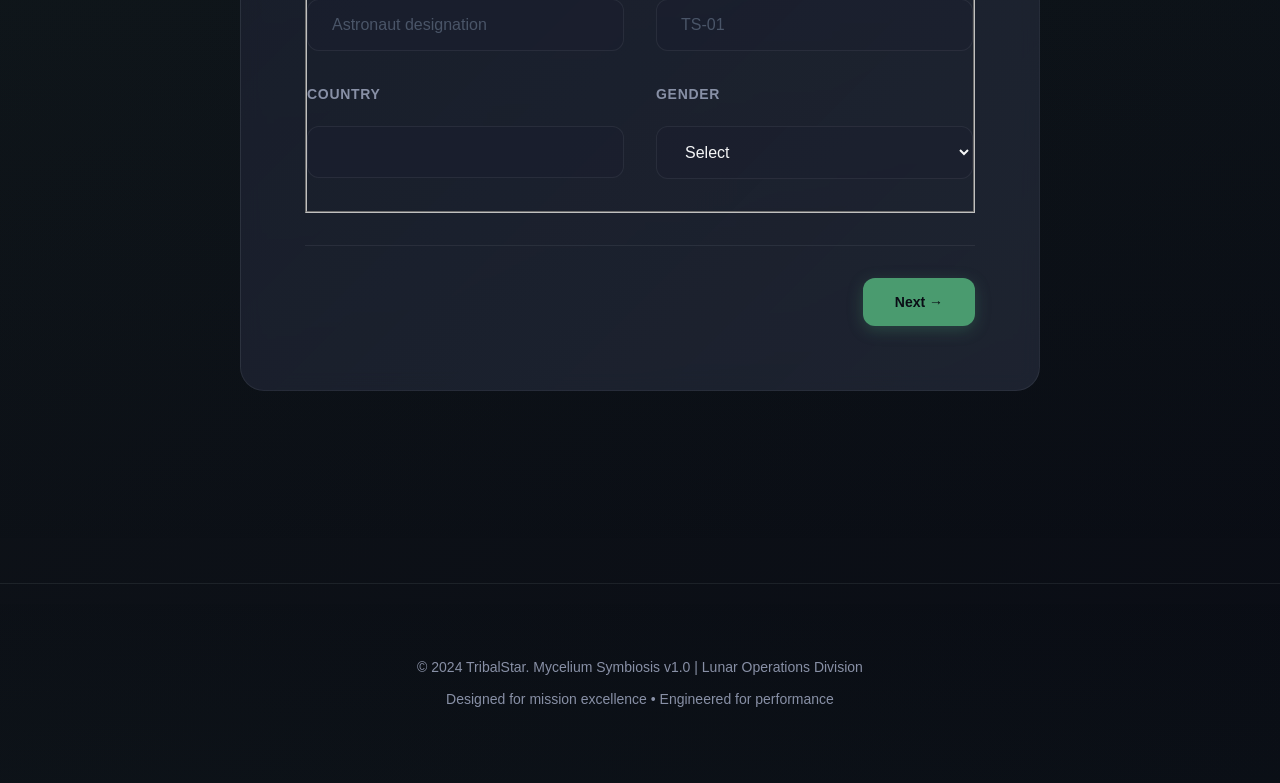
==== commit fe00d027: "🎨 Complete site-wide redesign: Premium homepage with immersive hero, multi-step onboarding form, uni" ====
--- a/index.html
+++ b/index.html
@@ -3,196 +3,340 @@
 <head>
   <meta charset="utf-8">
   <meta name="viewport" content="width=device-width, initial-scale=1">
-  <title>TribalStar Mycelium Symbiosis</title>
-  <meta name="description" content="Astronaut profile access for the TribalStar Mycelium Symbiosis lunar-base meal-control system.">
-  <link rel="stylesheet" href="styles.css">
+  <title>TribalStar Mycelium Symbiosis – Lunar Nutrition System</title>
+  <meta name="description" content="Mission-ready astronaut meal and hydration interface for sustained lunar operations. Enter your profile for personalized nutrition planning.">
+  <link rel="stylesheet" href="design-system.css">
+  <link rel="stylesheet" href="homepage.css">
   <script src="script.js" defer></script>
 </head>
-<body data-page="profile">
-  <a class="skip-link" href="#profile-form">Skip to profile form</a>
-
-  <header class="site-header">
-    <a class="brand-mark" href="index.html" aria-label="TribalStar Mycelium Symbiosis home">
-      <span class="brand-symbol" aria-hidden="true"></span>
-      <span>TribalStar</span>
-    </a>
-    <nav class="top-nav" aria-label="Primary navigation">
-      <a href="food.html">Dashboard</a>
-    </nav>
-  </header>
-
-  <main class="landing-shell">
-    <section class="hero-grid" aria-labelledby="hero-title">
-      <div class="hero-copy">
-        <p class="eyebrow">Lunar base nutrition control</p>
-        <h1 id="hero-title">TribalStar Mycelium Symbiosis</h1>
-        <p class="hero-lede">A mission-ready astronaut meal and hydration interface for sustained lunar operations.</p>
-      </div>
-
-      <aside class="mission-status" aria-label="System status">
-        <span class="status-light" aria-hidden="true"></span>
-        <div>
-          <p class="status-label">Habitat link</p>
-          <p class="status-value">Nutrition systems nominal</p>
-        </div>
-      </aside>
+<body data-page="homepage">
+  <a class="sr-only" href="#profile-form">Skip to profile form</a>
+
+  <!-- Navigation -->
+  <nav class="site-nav">
+    <div class="site-nav__inner">
+      <a class="site-nav__brand" href="index.html" aria-label="TribalStar Mycelium Symbiosis home">
+        <span class="site-nav__mark" aria-hidden="true"></span>
+        <span>TribalStar</span>
+      </a>
+      <div class="site-nav__links">
+        <a href="food.html">Dashboard</a>
+        <a href="nutrition-calculator.html">Calculator</a>
+      </div>
+    </div>
+  </nav>
+
+  <!-- Main Content -->
+  <main class="site-main">
+    <!-- Immersive Hero Section -->
+    <section class="hero-section" aria-labelledby="hero-title">
+      <!-- Animated background layers -->
+      <div class="hero-background">
+        <div class="hero-orb hero-orb--1"></div>
+        <div class="hero-orb hero-orb--2"></div>
+        <div class="hero-orb hero-orb--3"></div>
+        <div class="hero-network"></div>
+      </div>
+
+      <div class="container">
+        <div class="hero-content">
+          <!-- Floating accent -->
+          <div class="hero-accent" aria-hidden="true"></div>
+
+          <!-- Main heading with artistic typography -->
+          <div class="hero-heading-wrapper">
+            <h1 id="hero-title" class="hero-title">
+              <span class="hero-title__line">Fuel your</span>
+              <span class="hero-title__line hero-title__highlight">lunar mission</span>
+            </h1>
+          </div>
+
+          <!-- Subtitle with premium lede -->
+          <p class="hero-lede">
+            A mission-ready astronaut meal and hydration interface for sustained lunar operations. Personalized nutrition that adapts to your biology, mission profile, and the week ahead.
+          </p>
+
+          <!-- Floating system status -->
+          <div class="hero-status">
+            <div class="status-indicator">
+              <span class="status-dot" aria-hidden="true"></span>
+              <div class="status-text">
+                <span class="status-label">Habitat link</span>
+                <span class="status-value">Nutrition systems nominal</span>
+              </div>
+            </div>
+          </div>
+
+          <!-- CTA Button -->
+          <div class="hero-cta">
+            <button class="btn btn--primary btn--lg" onclick="document.getElementById('profile-form').scrollIntoView({ behavior: 'smooth' })">
+              Begin Setup
+            </button>
+            <a href="food.html" class="btn btn--secondary btn--lg">
+              View Dashboard
+            </a>
+          </div>
+        </div>
+
+        <!-- Floating visual element -->
+        <div class="hero-visual">
+          <div class="floating-card">
+            <div class="floating-card__icon">🌱</div>
+            <div class="floating-card__content">
+              <div class="floating-card__stat">2,847</div>
+              <div class="floating-card__label">kcal/day</div>
+            </div>
+          </div>
+        </div>
+      </div>
     </section>
 
-    <section class="panel profile-panel" aria-labelledby="profile-title">
-      <div class="section-heading">
-        <p class="eyebrow">Astronaut access</p>
-        <h2 id="profile-title">Crew profile & nutrition setup</h2>
-      </div>
-
-      <form id="profile-form" class="profile-form">
-        <!-- Basic Crew Information -->
-        <div class="form-section">
-          <fieldset class="form-section">
-            <legend>Basic Information</legend>
-            <div class="form-grid">
-              <label>
-                <span>Full name</span>
-                <input name="fullName" type="text" autocomplete="name" required>
-              </label>
-
-              <label>
-                <span>Gender</span>
-                <select name="gender" required>
-                  <option value="">Select</option>
-                  <option>Female</option>
-                  <option>Male</option>
-                  <option>Non-binary</option>
-                  <option>Prefer not to say</option>
-                </select>
-              </label>
-
-              <label>
-                <span>Country</span>
-                <input name="country" type="text" autocomplete="country-name" required>
-              </label>
-
-              <label>
-                <span>Age</span>
-                <input name="age" type="number" min="16" max="90" inputmode="numeric" required>
-              </label>
-
-              <label>
-                <span>Weight (kg)</span>
-                <input name="weight" type="number" min="30" max="180" step="0.1" inputmode="decimal" required>
-              </label>
-
-              <label>
-                <span>Height (cm)</span>
-                <input name="height" type="number" min="120" max="230" step="0.1" inputmode="decimal" required>
-              </label>
-
-              <label>
-                <span>Mission role</span>
-                <select name="missionRole" required>
-                  <option value="">Select</option>
-                  <option>Commander</option>
-                  <option>Pilot</option>
-                  <option>Mission specialist</option>
-                  <option>Flight engineer</option>
-                  <option>Medical officer</option>
-                  <option>Botany specialist</option>
-                </select>
-              </label>
-
-              <label>
-                <span>Crew ID</span>
-                <input name="crewId" type="text" autocomplete="off" placeholder="TS-01">
-              </label>
-
-              <label>
-                <span>Lunar habitat</span>
-                <input name="habitat" type="text" autocomplete="off" placeholder="Artemis Ridge">
-              </label>
-
-              <label>
-                <span>Shift cycle</span>
-                <select name="shiftCycle">
-                  <option>Alpha</option>
-                  <option>Beta</option>
-                  <option>Gamma</option>
-                  <option>Delta</option>
-                </select>
-              </label>
-
-              <label>
-                <span>Date (Day of Week)</span>
-                <select name="dateOfWeek" required>
-                  <option value="">Select</option>
-                  <option>Monday</option>
-                  <option>Tuesday</option>
-                  <option>Wednesday</option>
-                  <option>Thursday</option>
-                  <option>Friday</option>
-                  <option>Saturday</option>
-                  <option>Sunday</option>
-                </select>
-              </label>
-            </div>
-          </fieldset>
-        </div>
-
-        <!-- Activity Level & Nutrition Preferences -->
-        <div class="form-section">
-          <fieldset class="form-section">
-            <legend>Activity & Nutrition Profile</legend>
-            <div class="form-grid">
-              <label>
-                <span>Activity level</span>
-                <select name="activityLevel" required>
-                  <option value="">Select</option>
-                  <option value="sedentary">Sedentary (minimal EVA)</option>
-                  <option value="low">Low Activity (routine operations)</option>
-                  <option value="moderate">Moderate (standard missions)</option>
-                  <option value="high">High Activity (EVA missions)</option>
-                  <option value="very-high">Very High (intense EVA)</option>
-                </select>
-              </label>
-
-              <label>
-                <span>Dietary restrictions</span>
-                <select name="dietaryRestrictions">
-                  <option value="">None</option>
-                  <option>Vegetarian</option>
-                  <option>Vegan</option>
-                  <option>Gluten-free</option>
-                  <option>Nut allergies</option>
-                  <option>Other</option>
-                </select>
-              </label>
-
-              <label>
-                <span>Fitness category</span>
-                <select name="fitnessCategory" required>
-                  <option value="">Select</option>
-                  <option value="sedentary">Sedentary</option>
-                  <option value="light">Lightly active</option>
-                  <option value="moderate">Moderately active</option>
-                  <option value="active">Very active</option>
-                  <option value="intense">Extremely active</option>
-                </select>
-              </label>
-
-              <label class="full-width">
-                <span>Special dietary notes</span>
-                <input name="dietaryNotes" type="text" placeholder="e.g., allergies, preferences">
-              </label>
-            </div>
-          </fieldset>
-        </div>
-
-        <div class="form-actions">
-          <button class="button primary" type="submit">Generate nutrition plan & enter dashboard</button>
-          <a class="button secondary" href="food.html" id="skip-link">Skip to dashboard</a>
-        </div>
-      </form>
-
-      <p class="saved-state" id="saved-profile-note" hidden>Profile updated. Your personalized nutrition plan is ready.</p>
+    <!-- Features Section -->
+    <section class="features-section section" aria-labelledby="features-title">
+      <div class="container">
+        <div class="section-header">
+          <h2 id="features-title" class="section-title">Designed for excellence</h2>
+          <p class="section-subtitle">Every aspect engineered for mission success</p>
+        </div>
+
+        <div class="features-grid">
+          <div class="feature-card">
+            <div class="feature-icon">📊</div>
+            <h3>Personalized Analysis</h3>
+            <p>Advanced algorithms calculate your exact nutritional needs based on your profile and mission conditions.</p>
+          </div>
+          <div class="feature-card">
+            <div class="feature-icon">💧</div>
+            <h3>Hydration Tracking</h3>
+            <p>Real-time monitoring and intelligent reminders keep you optimally hydrated during operations.</p>
+          </div>
+          <div class="feature-card">
+            <div class="feature-icon">🧬</div>
+            <h3>Micronutrient Precision</h3>
+            <p>Track vitamins, minerals, and essential nutrients down to the milligram for peak performance.</p>
+          </div>
+          <div class="feature-card">
+            <div class="feature-icon">📅</div>
+            <h3>Weekly Meal Plans</h3>
+            <p>Pre-calculated nutrition for every day of the week, optimized for mission rhythms and fatigue cycles.</p>
+          </div>
+        </div>
+      </div>
     </section>
+
+    <!-- Onboarding Form Section -->
+    <section class="onboarding-section section" aria-labelledby="setup-title">
+      <div class="container">
+        <div class="section-header">
+          <span class="section-label">Astronaut Access</span>
+          <h2 id="setup-title" class="section-title">Crew profile & setup</h2>
+        </div>
+
+        <div class="onboarding-wrapper">
+          <!-- Progress Indicator -->
+          <div class="progress-tracker">
+            <div class="progress-bar">
+              <div class="progress-fill" id="progress-fill" style="width: 0%"></div>
+            </div>
+            <div class="progress-steps">
+              <div class="progress-step active" data-step="1">
+                <div class="progress-step__number">1</div>
+                <div class="progress-step__label">Identity</div>
+              </div>
+              <div class="progress-step" data-step="2">
+                <div class="progress-step__number">2</div>
+                <div class="progress-step__label">Biometrics</div>
+              </div>
+              <div class="progress-step" data-step="3">
+                <div class="progress-step__number">3</div>
+                <div class="progress-step__label">Preferences</div>
+              </div>
+              <div class="progress-step" data-step="4">
+                <div class="progress-step__number">4</div>
+                <div class="progress-step__label">Mission</div>
+              </div>
+            </div>
+          </div>
+
+          <!-- Multi-Step Form -->
+          <form id="profile-form" class="profile-form-multi-step">
+            <!-- Step 1: Identity -->
+            <fieldset class="form-step active" data-step="1">
+              <legend class="form-step__title">Basic Information</legend>
+              <p class="form-step__description">Let's start with who you are</p>
+
+              <div class="form-grid">
+                <div class="form-group">
+                  <label class="form-label" for="fullName">Full Name</label>
+                  <input id="fullName" name="fullName" type="text" class="form-input" autocomplete="name" placeholder="Astronaut designation" required>
+                </div>
+                <div class="form-group">
+                  <label class="form-label" for="crewId">Crew ID</label>
+                  <input id="crewId" name="crewId" type="text" class="form-input" autocomplete="off" placeholder="TS-01">
+                </div>
+                <div class="form-group">
+                  <label class="form-label" for="country">Country</label>
+                  <input id="country" name="country" type="text" class="form-input" autocomplete="country-name" required>
+                </div>
+                <div class="form-group">
+                  <label class="form-label" for="gender">Gender</label>
+                  <select id="gender" name="gender" class="form-input" required>
+                    <option value="">Select</option>
+                    <option value="Female">Female</option>
+                    <option value="Male">Male</option>
+                    <option value="Non-binary">Non-binary</option>
+                    <option value="Prefer not to say">Prefer not to say</option>
+                  </select>
+                </div>
+              </div>
+            </fieldset>
+
+            <!-- Step 2: Biometrics -->
+            <fieldset class="form-step" data-step="2">
+              <legend class="form-step__title">Biometric Profile</legend>
+              <p class="form-step__description">Your physical characteristics drive nutrition calculations</p>
+
+              <div class="form-grid">
+                <div class="form-group">
+                  <label class="form-label" for="age">Age</label>
+                  <input id="age" name="age" type="number" class="form-input" min="16" max="90" inputmode="numeric" placeholder="35" required>
+                </div>
+                <div class="form-group">
+                  <label class="form-label" for="height">Height (cm)</label>
+                  <input id="height" name="height" type="number" class="form-input" min="120" max="230" step="0.1" inputmode="decimal" placeholder="180" required>
+                </div>
+                <div class="form-group">
+                  <label class="form-label" for="weight">Weight (kg)</label>
+                  <input id="weight" name="weight" type="number" class="form-input" min="30" max="180" step="0.1" inputmode="decimal" placeholder="75" required>
+                </div>
+                <div class="form-group">
+                  <label class="form-label" for="fitnessCategory">Fitness Level</label>
+                  <select id="fitnessCategory" name="fitnessCategory" class="form-input" required>
+                    <option value="">Select</option>
+                    <option value="sedentary">Sedentary</option>
+                    <option value="light">Lightly active</option>
+                    <option value="moderate">Moderately active</option>
+                    <option value="active">Very active</option>
+                    <option value="intense">Extremely active</option>
+                  </select>
+                </div>
+              </div>
+            </fieldset>
+
+            <!-- Step 3: Preferences -->
+            <fieldset class="form-step" data-step="3">
+              <legend class="form-step__title">Dietary Preferences</legend>
+              <p class="form-step__description">We'll customize your plan around your preferences</p>
+
+              <div class="form-grid">
+                <div class="form-group">
+                  <label class="form-label" for="dietaryRestrictions">Dietary Restrictions</label>
+                  <select id="dietaryRestrictions" name="dietaryRestrictions" class="form-input">
+                    <option value="">None</option>
+                    <option value="Vegetarian">Vegetarian</option>
+                    <option value="Vegan">Vegan</option>
+                    <option value="Gluten-free">Gluten-free</option>
+                    <option value="Nut allergies">Nut allergies</option>
+                    <option value="Other">Other</option>
+                  </select>
+                </div>
+                <div class="form-group full-width">
+                  <label class="form-label" for="dietaryNotes">Special Dietary Notes</label>
+                  <input id="dietaryNotes" name="dietaryNotes" type="text" class="form-input" placeholder="e.g., allergies, preferences">
+                </div>
+              </div>
+            </fieldset>
+
+            <!-- Step 4: Mission -->
+            <fieldset class="form-step" data-step="4">
+              <legend class="form-step__title">Mission Profile</legend>
+              <p class="form-step__description">Mission parameters determine your nutrition targets</p>
+
+              <div class="form-grid">
+                <div class="form-group">
+                  <label class="form-label" for="missionRole">Mission Role</label>
+                  <select id="missionRole" name="missionRole" class="form-input" required>
+                    <option value="">Select</option>
+                    <option value="Commander">Commander</option>
+                    <option value="Pilot">Pilot</option>
+                    <option value="Mission specialist">Mission specialist</option>
+                    <option value="Flight engineer">Flight engineer</option>
+                    <option value="Medical officer">Medical officer</option>
+                    <option value="Botany specialist">Botany specialist</option>
+                  </select>
+                </div>
+                <div class="form-group">
+                  <label class="form-label" for="activityLevel">Activity Level</label>
+                  <select id="activityLevel" name="activityLevel" class="form-input" required>
+                    <option value="">Select</option>
+                    <option value="sedentary">Sedentary (minimal EVA)</option>
+                    <option value="low">Low Activity (routine operations)</option>
+                    <option value="moderate">Moderate (standard missions)</option>
+                    <option value="high">High Activity (EVA missions)</option>
+                    <option value="very-high">Very High (intense EVA)</option>
+                  </select>
+                </div>
+                <div class="form-group">
+                  <label class="form-label" for="habitat">Lunar Habitat</label>
+                  <input id="habitat" name="habitat" type="text" class="form-input" autocomplete="off" placeholder="Artemis Ridge">
+                </div>
+                <div class="form-group">
+                  <label class="form-label" for="shiftCycle">Shift Cycle</label>
+                  <select id="shiftCycle" name="shiftCycle" class="form-input">
+                    <option value="Alpha">Alpha</option>
+                    <option value="Beta">Beta</option>
+                    <option value="Gamma">Gamma</option>
+                    <option value="Delta">Delta</option>
+                  </select>
+                </div>
+                <div class="form-group full-width">
+                  <label class="form-label" for="dateOfWeek">Starting Day</label>
+                  <select id="dateOfWeek" name="dateOfWeek" class="form-input" required>
+                    <option value="">Select</option>
+                    <option value="Monday">Monday</option>
+                    <option value="Tuesday">Tuesday</option>
+                    <option value="Wednesday">Wednesday</option>
+                    <option value="Thursday">Thursday</option>
+                    <option value="Friday">Friday</option>
+                    <option value="Saturday">Saturday</option>
+                    <option value="Sunday">Sunday</option>
+                  </select>
+                </div>
+              </div>
+            </fieldset>
+
+            <!-- Form Actions -->
+            <div class="form-actions">
+              <button type="button" class="btn btn--secondary" id="prev-step" style="display: none;">
+                ← Previous
+              </button>
+              <button type="button" class="btn btn--primary" id="next-step">
+                Next →
+              </button>
+              <button type="submit" class="btn btn--primary" id="submit-step" style="display: none;">
+                Generate Plan & Enter
+              </button>
+            </div>
+
+            <p class="form-helper" id="saved-profile-note" hidden>
+              ✓ Profile updated. Your personalized nutrition plan is ready.
+            </p>
+          </form>
+        </div>
+      </div>
+    </section>
+
+    <!-- Footer -->
+    <footer class="site-footer">
+      <div class="container">
+        <div class="footer-content">
+          <p>&copy; 2024 TribalStar. Mycelium Symbiosis v1.0 | Lunar Operations Division</p>
+          <p>Designed for mission excellence • Engineered for performance</p>
+        </div>
+      </div>
+    </footer>
   </main>
+
+  <script src="homepage-form.js" defer></script>
 </body>
 </html>
--- a/design-system.css
+++ b/design-system.css
@@ -0,0 +1,764 @@
+/* ========================================
+   MYCELIUM SYMBIOSIS - DESIGN SYSTEM
+   Revolutionary. Artistic. Unforgettable.
+   ======================================== */
+
+/* ========================================
+   DESIGN TOKENS
+   ======================================== */
+
+:root {
+  /* Color Palette - Biological */
+  --color-void: #0a0d15;
+  --color-night: #0f1419;
+  --color-slate: #1a1f2e;
+  --color-steel: #2a3142;
+  --color-stone: #4a5568;
+  --color-silver: #8890a6;
+  --color-pearl: #d4d9e3;
+  --color-cream: #f5f6f7;
+  
+  /* Accent Colors - Living */
+  --color-mycelium: #4a9b6f;
+  --color-mycelium-light: #6db889;
+  --color-mycelium-bright: #7ec995;
+  --color-spore: #e8a87c;
+  --color-spore-light: #f0b896;
+  --color-substrate: #c4a374;
+  
+  /* Semantic */
+  --color-primary: var(--color-mycelium);
+  --color-secondary: var(--color-spore);
+  --color-text-primary: var(--color-cream);
+  --color-text-secondary: var(--color-silver);
+  --color-text-muted: var(--color-stone);
+  --color-bg: var(--color-void);
+  --color-surface: var(--color-night);
+  --color-surface-alt: var(--color-slate);
+  --color-border: rgba(212, 217, 227, 0.08);
+  --color-border-accent: rgba(74, 155, 111, 0.15);
+  
+  /* Typography Scale */
+  --font-family-display: 'Inter', -apple-system, BlinkMacSystemFont, sans-serif;
+  --font-family-body: 'Inter', -apple-system, BlinkMacSystemFont, sans-serif;
+  
+  --font-size-xs: 0.75rem;
+  --font-size-sm: 0.875rem;
+  --font-size-base: 1rem;
+  --font-size-lg: 1.125rem;
+  --font-size-xl: 1.5rem;
+  --font-size-2xl: 2rem;
+  --font-size-3xl: 2.5rem;
+  --font-size-4xl: 3.5rem;
+  --font-size-5xl: 4.5rem;
+  --font-size-6xl: 6rem;
+  
+  --font-weight-thin: 200;
+  --font-weight-light: 300;
+  --font-weight-regular: 400;
+  --font-weight-medium: 500;
+  --font-weight-semibold: 600;
+  --font-weight-bold: 700;
+  
+  /* Spacing Scale - Modular */
+  --space-0: 0;
+  --space-1: 0.25rem;
+  --space-2: 0.5rem;
+  --space-3: 0.75rem;
+  --space-4: 1rem;
+  --space-6: 1.5rem;
+  --space-8: 2rem;
+  --space-12: 3rem;
+  --space-16: 4rem;
+  --space-20: 5rem;
+  --space-24: 6rem;
+  --space-32: 8rem;
+  --space-40: 10rem;
+  --space-48: 12rem;
+  --space-56: 14rem;
+  --space-64: 16rem;
+  --space-80: 20rem;
+  
+  /* Radius Scale */
+  --radius-sm: 6px;
+  --radius-md: 12px;
+  --radius-lg: 18px;
+  --radius-xl: 24px;
+  --radius-2xl: 32px;
+  --radius-full: 9999px;
+  
+  /* Shadows - Elevation System */
+  --shadow-xs: 0 1px 3px rgba(0, 0, 0, 0.1);
+  --shadow-sm: 0 2px 8px rgba(0, 0, 0, 0.15);
+  --shadow-md: 0 8px 24px rgba(0, 0, 0, 0.25);
+  --shadow-lg: 0 16px 48px rgba(0, 0, 0, 0.35);
+  --shadow-xl: 0 24px 64px rgba(0, 0, 0, 0.4);
+  --shadow-2xl: 0 32px 80px rgba(0, 0, 0, 0.45);
+  
+  /* Transitions */
+  --transition-fast: 150ms cubic-bezier(0.4, 0, 0.2, 1);
+  --transition-base: 300ms cubic-bezier(0.4, 0, 0.2, 1);
+  --transition-slow: 500ms cubic-bezier(0.4, 0, 0.2, 1);
+  --transition-slowest: 800ms cubic-bezier(0.4, 0, 0.2, 1);
+  
+  /* Z-Index Scale */
+  --z-base: 0;
+  --z-decoration: 1;
+  --z-content: 10;
+  --z-sticky: 20;
+  --z-overlay: 40;
+  --z-modal: 50;
+}
+
+/* ========================================
+   GLOBAL RESET & BASE
+   ======================================== */
+
+* {
+  margin: 0;
+  padding: 0;
+  box-sizing: border-box;
+}
+
+html {
+  scroll-behavior: smooth;
+  -webkit-font-smoothing: antialiased;
+  -moz-osx-font-smoothing: grayscale;
+}
+
+body {
+  font-family: var(--font-family-body);
+  background: linear-gradient(135deg, var(--color-void) 0%, var(--color-night) 50%, var(--color-void) 100%);
+  color: var(--color-text-primary);
+  line-height: 1.6;
+  overflow-x: hidden;
+  position: relative;
+}
+
+/* Atmospheric background effect */
+body::before {
+  content: '';
+  position: fixed;
+  inset: 0;
+  z-index: var(--z-decoration);
+  background:
+    radial-gradient(ellipse 800px 600px at 20% 10%, rgba(74, 155, 111, 0.06) 0%, transparent 40%),
+    radial-gradient(ellipse 600px 400px at 80% 20%, rgba(232, 168, 124, 0.04) 0%, transparent 35%),
+    radial-gradient(ellipse 1000px 500px at 50% 85%, rgba(74, 155, 111, 0.03) 0%, transparent 50%);
+  pointer-events: none;
+  animation: atmosphereShift 20s ease-in-out infinite;
+}
+
+@keyframes atmosphereShift {
+  0%, 100% { opacity: 1; }
+  50% { opacity: 0.8; }
+}
+
+/* SVG background pattern - organic network */
+body::after {
+  content: '';
+  position: fixed;
+  inset: 0;
+  z-index: var(--z-base);
+  background-image: 
+    linear-gradient(90deg, rgba(74, 155, 111, 0.02) 1px, transparent 1px),
+    linear-gradient(rgba(74, 155, 111, 0.02) 1px, transparent 1px);
+  background-size: 80px 80px;
+  mask-image: radial-gradient(ellipse at center, rgba(0, 0, 0, 0.2) 0%, transparent 70%);
+  pointer-events: none;
+}
+
+/* ========================================
+   TYPOGRAPHY SYSTEM
+   ======================================== */
+
+h1, h2, h3, h4, h5, h6 {
+  font-family: var(--font-family-display);
+  font-weight: var(--font-weight-bold);
+  line-height: 1.2;
+  letter-spacing: -0.01em;
+}
+
+h1 {
+  font-size: var(--font-size-6xl);
+  font-weight: var(--font-weight-thin);
+  letter-spacing: -0.02em;
+}
+
+h2 {
+  font-size: var(--font-size-5xl);
+  font-weight: var(--font-weight-light);
+  letter-spacing: -0.015em;
+}
+
+h3 {
+  font-size: var(--font-size-4xl);
+  font-weight: var(--font-weight-light);
+}
+
+h4 {
+  font-size: var(--font-size-3xl);
+  font-weight: var(--font-weight-regular);
+}
+
+h5 {
+  font-size: var(--font-size-2xl);
+  font-weight: var(--font-weight-medium);
+}
+
+h6 {
+  font-size: var(--font-size-lg);
+  font-weight: var(--font-weight-semibold);
+  text-transform: uppercase;
+  letter-spacing: 0.05em;
+}
+
+p {
+  font-size: var(--font-size-base);
+  color: var(--color-text-secondary);
+  line-height: 1.7;
+}
+
+.text-lg {
+  font-size: var(--font-size-xl);
+  line-height: 1.8;
+}
+
+.text-sm {
+  font-size: var(--font-size-sm);
+  line-height: 1.5;
+}
+
+.text-xs {
+  font-size: var(--font-size-xs);
+  text-transform: uppercase;
+  letter-spacing: 0.1em;
+  font-weight: var(--font-weight-semibold);
+}
+
+/* ========================================
+   LAYOUT CONTAINERS
+   ======================================== */
+
+.container {
+  width: 100%;
+  max-width: 1400px;
+  margin: 0 auto;
+  padding: 0 var(--space-8);
+}
+
+.container-fluid {
+  width: 100%;
+  padding: 0 var(--space-8);
+}
+
+/* Asymmetric grid system */
+.grid {
+  display: grid;
+  gap: var(--space-12);
+}
+
+.grid--asymmetric {
+  grid-template-columns: 1fr 1.4fr;
+  grid-auto-rows: auto;
+}
+
+.grid--wide {
+  grid-template-columns: 2fr 1fr;
+}
+
+.grid--narrow {
+  grid-template-columns: 1fr 2fr;
+}
+
+@media (max-width: 1024px) {
+  .grid--asymmetric,
+  .grid--wide,
+  .grid--narrow {
+    grid-template-columns: 1fr;
+  }
+}
+
+/* Floating elements - break the grid */
+.float-element {
+  position: relative;
+}
+
+.float-element--left {
+  margin-left: -8%;
+}
+
+.float-element--right {
+  margin-right: -8%;
+}
+
+/* ========================================
+   SECTION PATTERNS
+   ======================================== */
+
+section {
+  position: relative;
+  overflow: hidden;
+}
+
+.section {
+  padding: var(--space-48) var(--space-8);
+  position: relative;
+}
+
+.section::before {
+  content: '';
+  position: absolute;
+  inset: 0;
+  z-index: var(--z-base);
+  pointer-events: none;
+}
+
+.section--hero {
+  min-height: 100vh;
+  padding: var(--space-32) var(--space-8);
+  display: flex;
+  align-items: center;
+  justify-content: center;
+}
+
+.section--offset {
+  padding-top: var(--space-64);
+  padding-bottom: var(--space-56);
+}
+
+.section--compact {
+  padding: var(--space-24) var(--space-8);
+}
+
+/* Section dividers - organic */
+.section + .section {
+  border-top: 1px solid var(--color-border);
+  position: relative;
+}
+
+.section + .section::before {
+  content: '';
+  position: absolute;
+  top: -1px;
+  left: 10%;
+  width: 80%;
+  height: 1px;
+  background: linear-gradient(90deg, transparent, var(--color-border), transparent);
+}
+
+/* ========================================
+   BUTTON SYSTEM
+   ======================================== */
+
+.btn {
+  display: inline-flex;
+  align-items: center;
+  justify-content: center;
+  gap: var(--space-2);
+  padding: var(--space-4) var(--space-8);
+  font-size: var(--font-size-sm);
+  font-weight: var(--font-weight-semibold);
+  border: none;
+  border-radius: var(--radius-md);
+  cursor: pointer;
+  transition: all var(--transition-base);
+  position: relative;
+  overflow: hidden;
+  text-decoration: none;
+  white-space: nowrap;
+}
+
+/* Button variants */
+.btn--primary {
+  background: var(--color-mycelium);
+  color: var(--color-void);
+  box-shadow: 0 4px 16px rgba(74, 155, 111, 0.3);
+}
+
+.btn--primary:hover {
+  background: var(--color-mycelium-light);
+  transform: translateY(-2px);
+  box-shadow: 0 8px 24px rgba(74, 155, 111, 0.4);
+}
+
+.btn--secondary {
+  background: var(--color-surface-alt);
+  color: var(--color-text-primary);
+  border: 1px solid var(--color-border);
+}
+
+.btn--secondary:hover {
+  background: var(--color-slate);
+  border-color: var(--color-border-accent);
+}
+
+.btn--ghost {
+  background: transparent;
+  color: var(--color-text-primary);
+  border: 1px solid var(--color-border);
+}
+
+.btn--ghost:hover {
+  background: rgba(74, 155, 111, 0.08);
+  border-color: var(--color-mycelium);
+}
+
+.btn--accent {
+  background: var(--color-spore);
+  color: var(--color-void);
+}
+
+.btn--accent:hover {
+  background: var(--color-spore-light);
+  transform: translateY(-2px);
+}
+
+/* Size variants */
+.btn--lg {
+  padding: var(--space-6) var(--space-12);
+  font-size: var(--font-size-base);
+  border-radius: var(--radius-lg);
+}
+
+.btn--sm {
+  padding: var(--space-2) var(--space-4);
+  font-size: var(--font-size-xs);
+  border-radius: var(--radius-sm);
+}
+
+/* Magnetic button effect */
+.btn {
+  --x: 0;
+  --y: 0;
+}
+
+.btn:active {
+  transform: scale(0.98);
+}
+
+/* ========================================
+   CARD SYSTEM
+   ======================================== */
+
+.card {
+  background: linear-gradient(135deg, rgba(26, 31, 46, 0.8) 0%, rgba(42, 49, 66, 0.6) 100%);
+  border: 1px solid var(--color-border);
+  border-radius: var(--radius-lg);
+  padding: var(--space-8);
+  backdrop-filter: blur(10px);
+  transition: all var(--transition-base);
+  position: relative;
+  overflow: hidden;
+}
+
+.card::before {
+  content: '';
+  position: absolute;
+  inset: 0;
+  background: linear-gradient(135deg, transparent 0%, rgba(74, 155, 111, 0.05) 100%);
+  opacity: 0;
+  transition: opacity var(--transition-base);
+  pointer-events: none;
+}
+
+.card:hover {
+  border-color: var(--color-border-accent);
+  transform: translateY(-4px);
+  box-shadow: var(--shadow-md);
+}
+
+.card:hover::before {
+  opacity: 1;
+}
+
+/* Card variants */
+.card--featured {
+  grid-column: span 2;
+  min-height: 400px;
+  display: grid;
+  grid-template-columns: 1fr 1fr;
+  align-items: center;
+}
+
+.card--image-first {
+  grid-template-columns: 1.2fr 1fr;
+}
+
+.card--overlay {
+  position: relative;
+  overflow: hidden;
+  min-height: 300px;
+}
+
+.card--overlay img {
+  position: absolute;
+  inset: 0;
+  width: 100%;
+  height: 100%;
+  object-fit: cover;
+}
+
+/* ========================================
+   FORM ELEMENTS
+   ======================================== */
+
+input,
+select,
+textarea {
+  font-family: inherit;
+  font-size: var(--font-size-base);
+  color: var(--color-text-primary);
+  background: rgba(26, 31, 46, 0.5);
+  border: 1px solid var(--color-border);
+  border-radius: var(--radius-md);
+  padding: var(--space-4) var(--space-6);
+  transition: all var(--transition-base);
+}
+
+input:focus,
+select:focus,
+textarea:focus {
+  outline: none;
+  background: rgba(26, 31, 46, 0.8);
+  border-color: var(--color-mycelium);
+  box-shadow: 0 0 0 3px rgba(74, 155, 111, 0.1);
+}
+
+label {
+  display: block;
+  margin-bottom: var(--space-2);
+  font-size: var(--font-size-sm);
+  font-weight: var(--font-weight-medium);
+  color: var(--color-text-secondary);
+}
+
+/* ========================================
+   ANIMATION LIBRARY
+   ======================================== */
+
+@keyframes fadeInUp {
+  from {
+    opacity: 0;
+    transform: translateY(24px);
+  }
+  to {
+    opacity: 1;
+    transform: translateY(0);
+  }
+}
+
+@keyframes fadeInDown {
+  from {
+    opacity: 0;
+    transform: translateY(-24px);
+  }
+  to {
+    opacity: 1;
+    transform: translateY(0);
+  }
+}
+
+@keyframes fadeInLeft {
+  from {
+    opacity: 0;
+    transform: translateX(-24px);
+  }
+  to {
+    opacity: 1;
+    transform: translateX(0);
+  }
+}
+
+@keyframes fadeInRight {
+  from {
+    opacity: 0;
+    transform: translateX(24px);
+  }
+  to {
+    opacity: 1;
+    transform: translateX(0);
+  }
+}
+
+@keyframes scaleIn {
+  from {
+    opacity: 0;
+    transform: scale(0.95);
+  }
+  to {
+    opacity: 1;
+    transform: scale(1);
+  }
+}
+
+@keyframes slideInLeft {
+  from {
+    transform: translateX(-100%);
+  }
+  to {
+    transform: translateX(0);
+  }
+}
+
+@keyframes slideInRight {
+  from {
+    transform: translateX(100%);
+  }
+  to {
+    transform: translateX(0);
+  }
+}
+
+@keyframes float {
+  0%, 100% {
+    transform: translateY(0px);
+  }
+  50% {
+    transform: translateY(-16px);
+  }
+}
+
+@keyframes pulse-glow {
+  0%, 100% {
+    opacity: 0.8;
+  }
+  50% {
+    opacity: 1;
+  }
+}
+
+/* Animation utility classes */
+.animate-fade-in-up {
+  animation: fadeInUp var(--transition-slowest) ease-out;
+}
+
+.animate-fade-in-down {
+  animation: fadeInDown var(--transition-slowest) ease-out;
+}
+
+.animate-scale-in {
+  animation: scaleIn var(--transition-slow) ease-out;
+}
+
+.animate-float {
+  animation: float 6s ease-in-out infinite;
+}
+
+/* Stagger animation for child elements */
+.animate-stagger {
+  animation: fadeInUp var(--transition-slowest) ease-out;
+}
+
+.animate-stagger > * {
+  animation: inherit;
+}
+
+.animate-stagger > *:nth-child(1) { animation-delay: 100ms; }
+.animate-stagger > *:nth-child(2) { animation-delay: 200ms; }
+.animate-stagger > *:nth-child(3) { animation-delay: 300ms; }
+.animate-stagger > *:nth-child(4) { animation-delay: 400ms; }
+.animate-stagger > *:nth-child(5) { animation-delay: 500ms; }
+
+/* ========================================
+   UTILITY CLASSES
+   ======================================== */
+
+.text-center { text-align: center; }
+.text-left { text-align: left; }
+.text-right { text-align: right; }
+
+.mt-auto { margin-top: auto; }
+.mb-auto { margin-bottom: auto; }
+.mx-auto { margin-left: auto; margin-right: auto; }
+
+.opacity-50 { opacity: 0.5; }
+.opacity-75 { opacity: 0.75; }
+
+.flex { display: flex; }
+.flex-col { flex-direction: column; }
+.flex-center { display: flex; align-items: center; justify-content: center; }
+.flex-between { display: flex; align-items: center; justify-content: space-between; }
+
+.gap-2 { gap: var(--space-2); }
+.gap-4 { gap: var(--space-4); }
+.gap-6 { gap: var(--space-6); }
+.gap-8 { gap: var(--space-8); }
+
+.relative { position: relative; }
+.absolute { position: absolute; }
+.fixed { position: fixed; }
+
+/* ========================================
+   RESPONSIVE
+   ======================================== */
+
+@media (max-width: 768px) {
+  :root {
+    --font-size-6xl: 4rem;
+    --font-size-5xl: 3rem;
+    --font-size-4xl: 2.25rem;
+    --space-48: 8rem;
+    --space-40: 7rem;
+    --space-32: 6rem;
+  }
+  
+  .section {
+    padding: var(--space-24) var(--space-6);
+  }
+  
+  .container,
+  .container-fluid {
+    padding: 0 var(--space-6);
+  }
+}
+
+@media (max-width: 480px) {
+  :root {
+    --font-size-6xl: 2.5rem;
+    --font-size-5xl: 2rem;
+    --font-size-4xl: 1.75rem;
+    --space-48: 6rem;
+    --space-32: 4rem;
+    --space-24: 3rem;
+  }
+  
+  .section {
+    padding: var(--space-16) var(--space-4);
+  }
+  
+  .container,
+  .container-fluid {
+    padding: 0 var(--space-4);
+  }
+  
+  .grid--asymmetric,
+  .grid--wide,
+  .grid--narrow {
+    grid-template-columns: 1fr;
+  }
+}
+
+/* ========================================
+   ACCESSIBILITY
+   ======================================== */
+
+.sr-only {
+  position: absolute;
+  width: 1px;
+  height: 1px;
+  padding: 0;
+  margin: -1px;
+  overflow: hidden;
+  clip: rect(0, 0, 0, 0);
+  white-space: nowrap;
+  border-width: 0;
+}
+
+@media (prefers-reduced-motion: reduce) {
+  * {
+    animation-duration: 0.01ms !important;
+    animation-iteration-count: 1 !important;
+    transition-duration: 0.01ms !important;
+  }
+}
--- a/homepage.css
+++ b/homepage.css
@@ -0,0 +1,784 @@
+/* ========================================
+   HOMEPAGE - PREMIUM IMMERSIVE DESIGN
+   Flagship landing page with premium UX
+   ======================================== */
+
+:root {
+  /* Extended palette for homepage */
+  --color-accent-bright: #7ec995;
+  --color-accent-muted: rgba(74, 155, 111, 0.5);
+  --glow-color: rgba(74, 155, 111, 0.6);
+  --glow-color-secondary: rgba(232, 168, 124, 0.4);
+}
+
+/* ========================================
+   SITE NAVIGATION - PREMIUM STICKY NAV
+   ======================================== */
+
+.site-nav {
+  position: sticky;
+  top: 0;
+  z-index: var(--z-sticky);
+  background: rgba(10, 13, 21, 0.85);
+  backdrop-filter: blur(20px);
+  border-bottom: 1px solid rgba(74, 155, 111, 0.1);
+  padding: var(--space-6) var(--space-8);
+  animation: slideDown 500ms ease-out;
+}
+
+.site-nav__inner {
+  max-width: 1400px;
+  margin: 0 auto;
+  display: flex;
+  align-items: center;
+  justify-content: space-between;
+}
+
+.site-nav__brand {
+  display: flex;
+  align-items: center;
+  gap: var(--space-2);
+  text-decoration: none;
+  color: var(--color-text-primary);
+  font-size: 0.9rem;
+  font-weight: var(--font-weight-semibold);
+  letter-spacing: 0.1em;
+  text-transform: uppercase;
+  transition: all var(--transition-base);
+}
+
+.site-nav__brand:hover {
+  opacity: 0.85;
+}
+
+.site-nav__mark {
+  width: 16px;
+  height: 16px;
+  border: 2px solid var(--color-mycelium);
+  border-radius: 50%;
+  box-shadow: 0 0 16px var(--glow-color);
+  background: rgba(74, 155, 111, 0.15);
+  animation: glow 3s ease-in-out infinite;
+}
+
+@keyframes glow {
+  0%, 100% { box-shadow: 0 0 16px var(--glow-color); }
+  50% { box-shadow: 0 0 32px var(--glow-color), inset 0 0 8px var(--glow-color); }
+}
+
+.site-nav__links {
+  display: flex;
+  gap: var(--space-8);
+  align-items: center;
+}
+
+.site-nav__links a {
+  color: var(--color-text-secondary);
+  text-decoration: none;
+  font-size: 0.85rem;
+  font-weight: var(--font-weight-medium);
+  transition: all var(--transition-base);
+  position: relative;
+  padding: var(--space-2) var(--space-4);
+}
+
+.site-nav__links a::after {
+  content: '';
+  position: absolute;
+  bottom: -4px;
+  left: 0;
+  width: 0;
+  height: 2px;
+  background: linear-gradient(90deg, var(--color-mycelium), transparent);
+  transition: width var(--transition-base);
+}
+
+.site-nav__links a:hover {
+  color: var(--color-text-primary);
+}
+
+.site-nav__links a:hover::after {
+  width: 100%;
+}
+
+/* ========================================
+   HERO SECTION - IMMERSIVE FLAGSHIP
+   ======================================== */
+
+.site-main {
+  position: relative;
+  z-index: var(--z-content);
+}
+
+.hero-section {
+  position: relative;
+  min-height: 100vh;
+  display: flex;
+  align-items: center;
+  justify-content: center;
+  overflow: hidden;
+  padding: var(--space-24) var(--space-8);
+}
+
+/* Animated background layers */
+.hero-background {
+  position: absolute;
+  inset: 0;
+  z-index: var(--z-base);
+  pointer-events: none;
+}
+
+.hero-orb {
+  position: absolute;
+  border-radius: 50%;
+  filter: blur(80px);
+  opacity: 0.15;
+  animation: float 20s ease-in-out infinite;
+}
+
+.hero-orb--1 {
+  width: 600px;
+  height: 600px;
+  background: radial-gradient(circle, var(--color-mycelium), transparent);
+  top: -200px;
+  left: -200px;
+  animation-delay: 0s;
+}
+
+.hero-orb--2 {
+  width: 800px;
+  height: 800px;
+  background: radial-gradient(circle, var(--color-spore), transparent);
+  top: 50%;
+  right: -300px;
+  animation-delay: 5s;
+  animation-direction: reverse;
+}
+
+.hero-orb--3 {
+  width: 400px;
+  height: 400px;
+  background: radial-gradient(circle, var(--color-mycelium), transparent);
+  bottom: -100px;
+  left: 50%;
+  animation-delay: 10s;
+}
+
+@keyframes float {
+  0%, 100% { transform: translate(0, 0); }
+  25% { transform: translate(30px, -30px); }
+  50% { transform: translate(0, 60px); }
+  75% { transform: translate(-30px, 30px); }
+}
+
+.hero-network {
+  position: absolute;
+  inset: 0;
+  background-image: 
+    radial-gradient(circle at 20% 30%, rgba(74, 155, 111, 0.08) 0%, transparent 40%),
+    radial-gradient(circle at 80% 70%, rgba(232, 168, 124, 0.06) 0%, transparent 40%);
+  opacity: 0.6;
+}
+
+/* Hero container */
+.hero-section .container {
+  position: relative;
+  z-index: 10;
+  display: grid;
+  grid-template-columns: 1fr 1fr;
+  gap: var(--space-24);
+  align-items: center;
+  animation: fadeInUp var(--transition-slowest) ease-out;
+}
+
+.hero-content {
+  position: relative;
+  display: flex;
+  flex-direction: column;
+  gap: var(--space-12);
+}
+
+.hero-accent {
+  position: absolute;
+  top: -50px;
+  left: -50px;
+  width: 150px;
+  height: 150px;
+  border: 2px solid rgba(74, 155, 111, 0.2);
+  border-radius: 50%;
+  animation: rotate 30s linear infinite;
+  pointer-events: none;
+}
+
+@keyframes rotate {
+  from { transform: rotate(0deg); }
+  to { transform: rotate(360deg); }
+}
+
+/* Artistic typography */
+.hero-heading-wrapper {
+  overflow: hidden;
+  margin: var(--space-4) 0;
+}
+
+.hero-title {
+  font-size: clamp(3rem, 12vw, 5.5rem);
+  font-weight: var(--font-weight-light);
+  letter-spacing: -0.02em;
+  line-height: 1.1;
+  margin: 0;
+  animation: slideInLeft var(--transition-slowest) ease-out;
+}
+
+.hero-title__line {
+  display: block;
+  animation: slideInLeft var(--transition-slowest) ease-out;
+}
+
+.hero-title__line:nth-child(1) {
+  animation-delay: 100ms;
+}
+
+.hero-title__line:nth-child(2) {
+  animation-delay: 200ms;
+  background: linear-gradient(135deg, var(--color-mycelium), var(--color-spore));
+  -webkit-background-clip: text;
+  -webkit-text-fill-color: transparent;
+  background-clip: text;
+}
+
+.hero-title__highlight {
+  font-size: 0.95em;
+}
+
+.hero-lede {
+  font-size: var(--font-size-lg);
+  line-height: 1.8;
+  color: var(--color-text-secondary);
+  max-width: 600px;
+  animation: fadeInUp var(--transition-slowest) ease-out 300ms both;
+}
+
+/* Status indicator */
+.hero-status {
+  display: flex;
+  gap: var(--space-6);
+  align-items: center;
+  animation: fadeInUp var(--transition-slowest) ease-out 400ms both;
+}
+
+.status-indicator {
+  display: flex;
+  gap: var(--space-4);
+  align-items: center;
+  padding: var(--space-6) var(--space-8);
+  border: 1px solid rgba(74, 155, 111, 0.2);
+  border-radius: var(--radius-lg);
+  background: rgba(74, 155, 111, 0.05);
+  backdrop-filter: blur(10px);
+}
+
+.status-dot {
+  width: 12px;
+  height: 12px;
+  border-radius: 50%;
+  background: var(--color-mycelium);
+  box-shadow: 0 0 16px var(--glow-color);
+  animation: pulse 2s ease-in-out infinite;
+}
+
+@keyframes pulse {
+  0%, 100% { opacity: 1; transform: scale(1); }
+  50% { opacity: 0.6; transform: scale(1.2); }
+}
+
+.status-label {
+  font-size: 0.7rem;
+  font-weight: var(--font-weight-semibold);
+  color: var(--color-text-muted);
+  text-transform: uppercase;
+  letter-spacing: 0.08em;
+  margin-bottom: 0.2rem;
+  display: block;
+}
+
+.status-value {
+  font-size: 0.95rem;
+  font-weight: var(--font-weight-medium);
+  color: var(--color-text-primary);
+  display: block;
+}
+
+/* CTA Buttons */
+.hero-cta {
+  display: flex;
+  gap: var(--space-6);
+  flex-wrap: wrap;
+  animation: fadeInUp var(--transition-slowest) ease-out 500ms both;
+  padding-top: var(--space-6);
+}
+
+/* Floating visual card */
+.hero-visual {
+  position: relative;
+  display: flex;
+  align-items: center;
+  justify-content: center;
+  animation: fadeInRight var(--transition-slowest) ease-out 400ms both;
+}
+
+.floating-card {
+  background: linear-gradient(135deg, rgba(74, 155, 111, 0.15) 0%, rgba(232, 168, 124, 0.08) 100%);
+  border: 1px solid rgba(74, 155, 111, 0.2);
+  border-radius: var(--radius-2xl);
+  padding: var(--space-16);
+  backdrop-filter: blur(20px);
+  display: flex;
+  flex-direction: column;
+  align-items: center;
+  gap: var(--space-8);
+  animation: float 6s ease-in-out infinite;
+  box-shadow: 
+    0 0 40px rgba(74, 155, 111, 0.1),
+    inset 0 1px 2px rgba(255, 255, 255, 0.1);
+}
+
+.floating-card__icon {
+  font-size: 4rem;
+  filter: drop-shadow(0 0 8px var(--glow-color));
+}
+
+.floating-card__stat {
+  font-size: 3.5rem;
+  font-weight: var(--font-weight-light);
+  color: var(--color-text-primary);
+  background: linear-gradient(135deg, var(--color-mycelium), var(--color-spore));
+  -webkit-background-clip: text;
+  -webkit-text-fill-color: transparent;
+  background-clip: text;
+  line-height: 1;
+}
+
+.floating-card__label {
+  font-size: 0.85rem;
+  font-weight: var(--font-weight-medium);
+  color: var(--color-text-secondary);
+  text-transform: uppercase;
+  letter-spacing: 0.1em;
+}
+
+/* ========================================
+   FEATURES SECTION
+   ======================================== */
+
+.features-section {
+  position: relative;
+  padding: var(--space-48) var(--space-8);
+}
+
+.section-header {
+  text-align: center;
+  margin-bottom: var(--space-32);
+}
+
+.section-label {
+  font-size: var(--font-size-xs);
+  font-weight: var(--font-weight-semibold);
+  color: var(--color-mycelium);
+  text-transform: uppercase;
+  letter-spacing: 0.1em;
+  display: block;
+  margin-bottom: var(--space-4);
+  opacity: 0.9;
+}
+
+.section-title {
+  font-size: clamp(2.5rem, 6vw, 4rem);
+  font-weight: var(--font-weight-light);
+  letter-spacing: -0.01em;
+  line-height: 1.2;
+  margin: 0 0 var(--space-6) 0;
+  color: var(--color-text-primary);
+  animation: slideInUp var(--transition-slowest) ease-out;
+}
+
+.section-subtitle {
+  font-size: var(--font-size-lg);
+  color: var(--color-text-secondary);
+  max-width: 600px;
+  margin: 0 auto;
+  animation: slideInUp var(--transition-slowest) ease-out 100ms both;
+}
+
+.features-grid {
+  display: grid;
+  grid-template-columns: repeat(auto-fit, minmax(280px, 1fr));
+  gap: var(--space-12);
+  animation: staggerFadeIn var(--transition-slowest) ease-out;
+}
+
+.feature-card {
+  padding: var(--space-12);
+  border: 1px solid var(--color-border);
+  border-radius: var(--radius-xl);
+  background: linear-gradient(135deg, rgba(26, 31, 46, 0.6) 0%, rgba(42, 49, 66, 0.4) 100%);
+  backdrop-filter: blur(10px);
+  transition: all var(--transition-base);
+  text-align: center;
+  position: relative;
+  overflow: hidden;
+  animation: scaleIn var(--transition-slow) ease-out;
+}
+
+.feature-card::before {
+  content: '';
+  position: absolute;
+  inset: 0;
+  background: linear-gradient(135deg, transparent, rgba(74, 155, 111, 0.1));
+  opacity: 0;
+  transition: opacity var(--transition-base);
+  pointer-events: none;
+}
+
+.feature-card:hover {
+  border-color: var(--color-border-accent);
+  transform: translateY(-12px);
+  box-shadow: var(--shadow-md);
+}
+
+.feature-card:hover::before {
+  opacity: 1;
+}
+
+.feature-card:nth-child(1) { animation-delay: 200ms; }
+.feature-card:nth-child(2) { animation-delay: 300ms; }
+.feature-card:nth-child(3) { animation-delay: 400ms; }
+.feature-card:nth-child(4) { animation-delay: 500ms; }
+
+.feature-icon {
+  font-size: 3rem;
+  margin-bottom: var(--space-6);
+  display: block;
+  filter: drop-shadow(0 0 8px var(--glow-color));
+  transition: all var(--transition-base);
+}
+
+.feature-card:hover .feature-icon {
+  transform: scale(1.2) rotate(-5deg);
+}
+
+.feature-card h3 {
+  font-size: var(--font-size-xl);
+  font-weight: var(--font-weight-semibold);
+  margin-bottom: var(--space-4);
+  color: var(--color-text-primary);
+}
+
+.feature-card p {
+  font-size: var(--font-size-sm);
+  line-height: 1.7;
+  color: var(--color-text-secondary);
+}
+
+/* ========================================
+   ONBOARDING SECTION - MULTI-STEP FORM
+   ======================================== */
+
+.onboarding-section {
+  position: relative;
+  padding: var(--space-48) var(--space-8);
+  background: linear-gradient(180deg, transparent 0%, rgba(74, 155, 111, 0.03) 50%, transparent 100%);
+}
+
+.onboarding-wrapper {
+  max-width: 800px;
+  margin: 0 auto;
+  animation: fadeInUp var(--transition-slowest) ease-out;
+}
+
+/* Progress tracker */
+.progress-tracker {
+  margin-bottom: var(--space-20);
+}
+
+.progress-bar {
+  width: 100%;
+  height: 4px;
+  background: rgba(74, 155, 111, 0.1);
+  border-radius: var(--radius-full);
+  overflow: hidden;
+  margin-bottom: var(--space-12);
+}
+
+.progress-fill {
+  height: 100%;
+  background: linear-gradient(90deg, var(--color-mycelium), var(--color-spore));
+  transition: width 400ms cubic-bezier(0.4, 0, 0.2, 1);
+}
+
+.progress-steps {
+  display: grid;
+  grid-template-columns: repeat(4, 1fr);
+  gap: var(--space-6);
+}
+
+.progress-step {
+  position: relative;
+  display: flex;
+  flex-direction: column;
+  align-items: center;
+  gap: var(--space-2);
+  opacity: 0.5;
+  transition: all var(--transition-base);
+}
+
+.progress-step.active,
+.progress-step.completed {
+  opacity: 1;
+}
+
+.progress-step__number {
+  width: 40px;
+  height: 40px;
+  display: flex;
+  align-items: center;
+  justify-content: center;
+  border-radius: 50%;
+  border: 2px solid rgba(74, 155, 111, 0.2);
+  background: transparent;
+  font-weight: var(--font-weight-semibold);
+  color: var(--color-text-secondary);
+  transition: all var(--transition-base);
+}
+
+.progress-step.active .progress-step__number {
+  border-color: var(--color-mycelium);
+  background: rgba(74, 155, 111, 0.1);
+  color: var(--color-mycelium);
+  box-shadow: 0 0 12px rgba(74, 155, 111, 0.3);
+}
+
+.progress-step.completed .progress-step__number {
+  border-color: var(--color-mycelium);
+  background: var(--color-mycelium);
+  color: var(--color-void);
+  font-weight: var(--font-weight-bold);
+}
+
+.progress-step__label {
+  font-size: 0.75rem;
+  font-weight: var(--font-weight-medium);
+  color: var(--color-text-secondary);
+  text-transform: uppercase;
+  letter-spacing: 0.05em;
+  white-space: nowrap;
+}
+
+/* Form steps */
+.profile-form-multi-step {
+  background: linear-gradient(135deg, rgba(26, 31, 46, 0.8) 0%, rgba(42, 49, 66, 0.6) 100%);
+  border: 1px solid var(--color-border);
+  border-radius: var(--radius-xl);
+  padding: var(--space-16);
+  backdrop-filter: blur(10px);
+  position: relative;
+  overflow: hidden;
+}
+
+.form-step {
+  display: none;
+  animation: fadeInUp var(--transition-base) ease-out;
+}
+
+.form-step.active {
+  display: block;
+}
+
+.form-step__title {
+  font-size: var(--font-size-2xl);
+  font-weight: var(--font-weight-semibold);
+  color: var(--color-text-primary);
+  margin-bottom: var(--space-2);
+  padding-bottom: var(--space-2);
+}
+
+.form-step__description {
+  font-size: var(--font-size-sm);
+  color: var(--color-text-secondary);
+  margin-bottom: var(--space-8);
+}
+
+/* Form grid */
+.form-grid {
+  display: grid;
+  grid-template-columns: repeat(2, 1fr);
+  gap: var(--space-8);
+  margin-bottom: var(--space-8);
+}
+
+.form-group {
+  display: flex;
+  flex-direction: column;
+  gap: var(--space-3);
+}
+
+.form-group.full-width {
+  grid-column: 1 / -1;
+}
+
+.form-label {
+  font-size: var(--font-size-sm);
+  font-weight: var(--font-weight-semibold);
+  color: var(--color-text-secondary);
+  text-transform: uppercase;
+  letter-spacing: 0.05em;
+}
+
+.form-input {
+  padding: var(--space-4) var(--space-6);
+  border: 1px solid var(--color-border);
+  border-radius: var(--radius-md);
+  background: rgba(26, 31, 46, 0.5);
+  color: var(--color-text-primary);
+  font-size: var(--font-size-base);
+  font-weight: var(--font-weight-regular);
+  transition: all var(--transition-base);
+  font-family: inherit;
+}
+
+.form-input::placeholder {
+  color: var(--color-text-muted);
+}
+
+.form-input:focus {
+  outline: none;
+  border-color: var(--color-mycelium);
+  background: rgba(26, 31, 46, 0.8);
+  box-shadow: 0 0 0 3px rgba(74, 155, 111, 0.1);
+  transform: translateY(-1px);
+}
+
+/* Form actions */
+.form-actions {
+  display: flex;
+  gap: var(--space-6);
+  justify-content: flex-end;
+  padding-top: var(--space-8);
+  border-top: 1px solid var(--color-border);
+  margin-top: var(--space-8);
+}
+
+.form-helper {
+  margin-top: var(--space-6);
+  padding: var(--space-4) var(--space-6);
+  border-radius: var(--radius-md);
+  background: rgba(74, 155, 111, 0.1);
+  color: var(--color-mycelium);
+  font-size: var(--font-size-sm);
+  font-weight: var(--font-weight-semibold);
+  animation: slideIn 400ms ease-out;
+}
+
+/* ========================================
+   FOOTER
+   ======================================== */
+
+.site-footer {
+  padding: var(--space-16) var(--space-8);
+  border-top: 1px solid var(--color-border);
+  background: linear-gradient(180deg, transparent 0%, rgba(74, 155, 111, 0.02) 100%);
+  text-align: center;
+}
+
+.footer-content p {
+  font-size: var(--font-size-sm);
+  color: var(--color-text-secondary);
+  margin: var(--space-2) 0;
+}
+
+/* ========================================
+   RESPONSIVE
+   ======================================== */
+
+@media (max-width: 1024px) {
+  .hero-section .container {
+    grid-template-columns: 1fr;
+  }
+
+  .progress-steps {
+    grid-template-columns: repeat(2, 1fr);
+  }
+
+  .form-grid {
+    grid-template-columns: 1fr;
+  }
+}
+
+@media (max-width: 768px) {
+  .site-nav__links {
+    gap: var(--space-6);
+  }
+
+  .hero-section {
+    padding: var(--space-16) var(--space-6);
+  }
+
+  .hero-title {
+    font-size: clamp(2rem, 8vw, 3rem);
+  }
+
+  .hero-cta {
+    flex-direction: column;
+  }
+
+  .hero-visual {
+    display: none;
+  }
+
+  .features-grid {
+    grid-template-columns: 1fr;
+  }
+
+  .progress-steps {
+    grid-template-columns: 1fr;
+  }
+
+  .profile-form-multi-step {
+    padding: var(--space-12);
+  }
+}
+
+@media (max-width: 480px) {
+  .site-nav {
+    padding: var(--space-4) var(--space-6);
+  }
+
+  .site-nav__links {
+    flex-direction: column;
+    gap: var(--space-3);
+  }
+
+  .hero-status {
+    flex-direction: column;
+  }
+
+  .section-title {
+    font-size: clamp(1.5rem, 6vw, 2.5rem);
+  }
+
+  .form-actions {
+    flex-direction: column;
+  }
+}
+
+/* ========================================
+   ACCESSIBILITY
+   ======================================== */
+
+@media (prefers-reduced-motion: reduce) {
+  * {
+    animation-duration: 0.01ms !important;
+    animation-iteration-count: 1 !important;
+    transition-duration: 0.01ms !important;
+  }
+}
